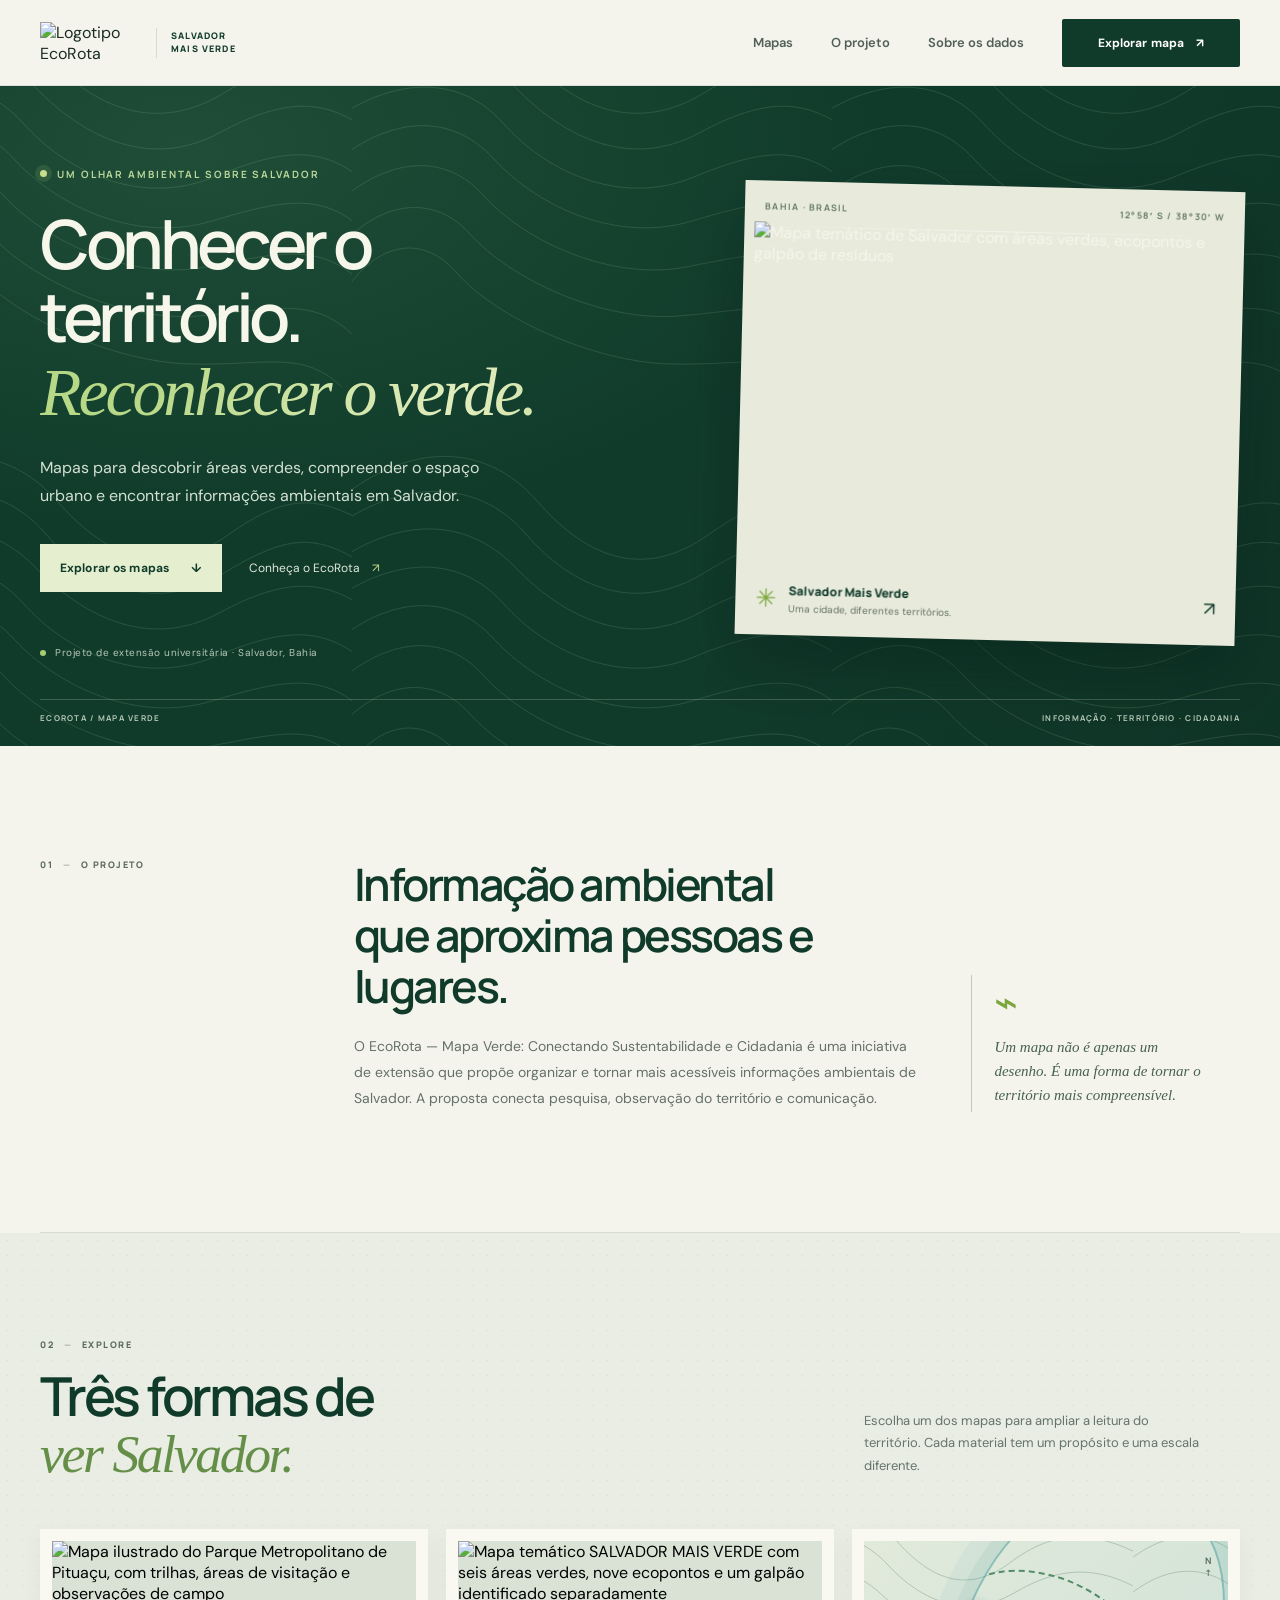
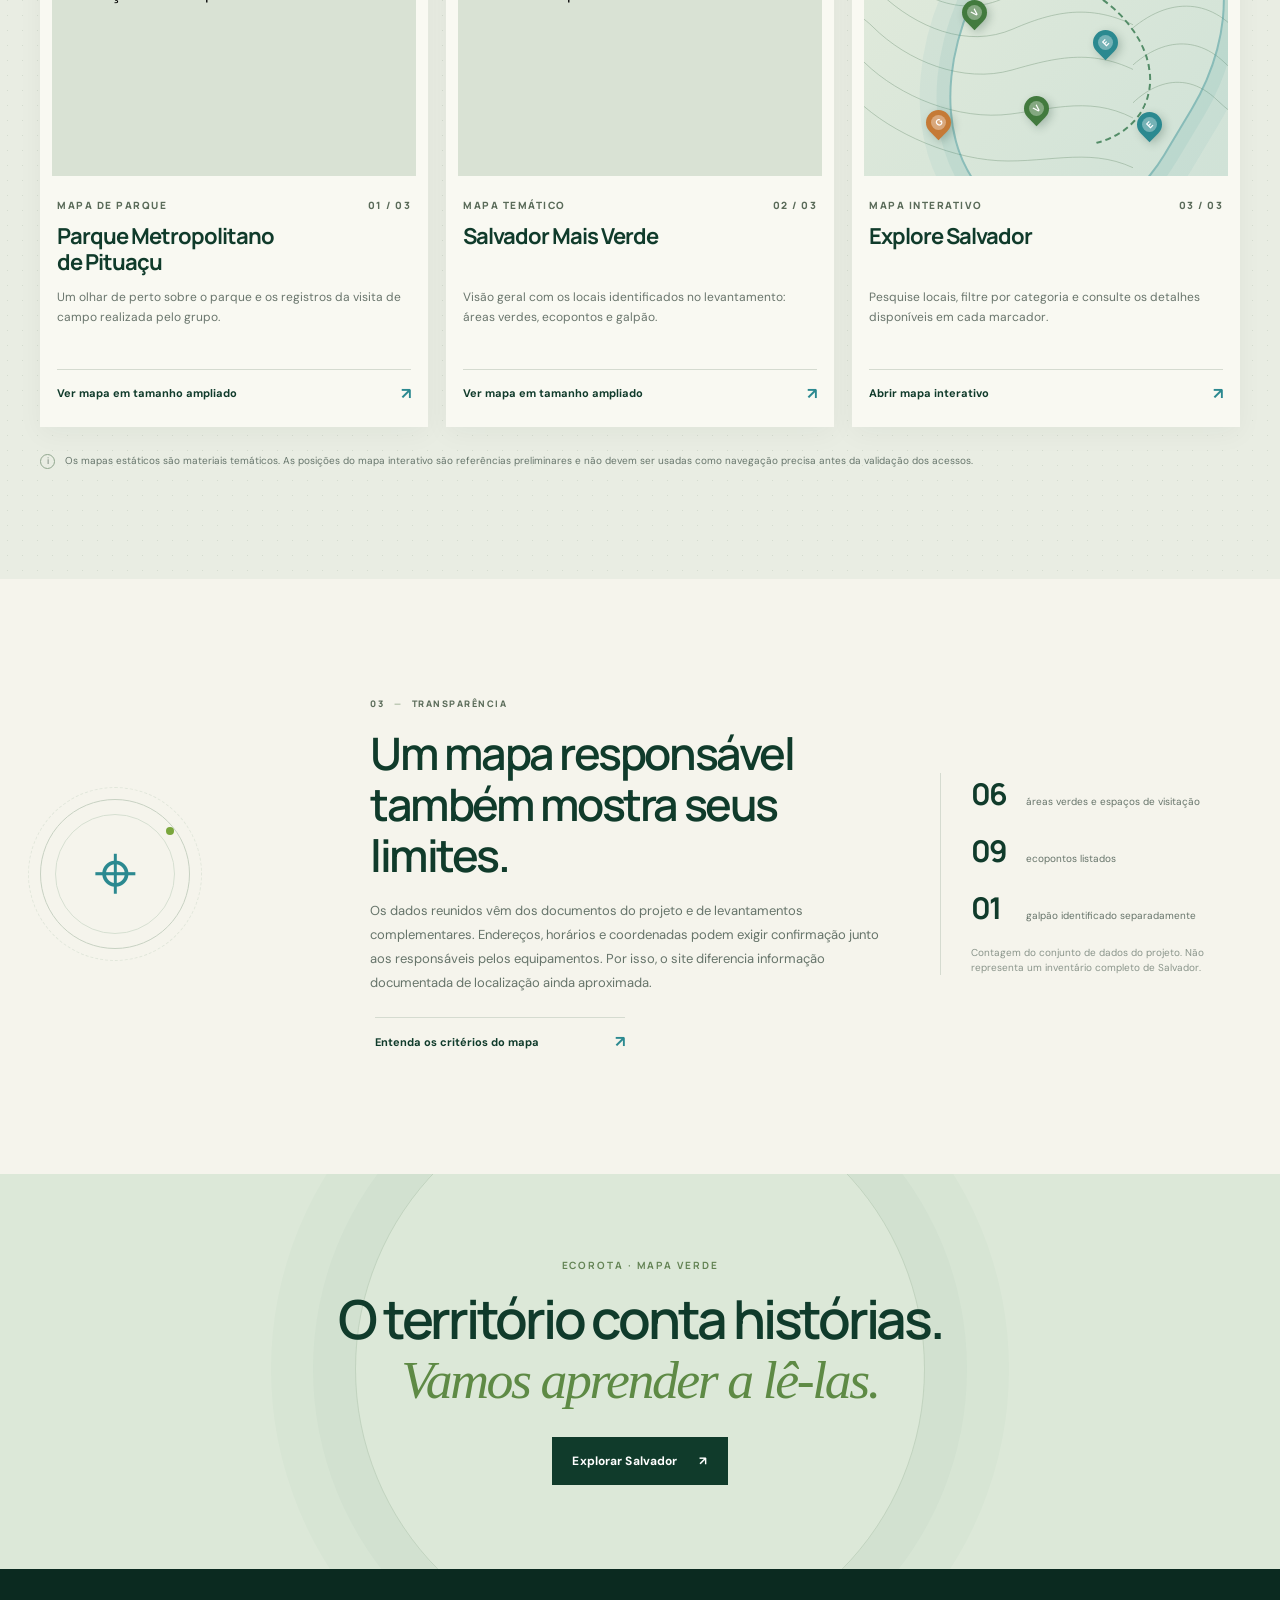
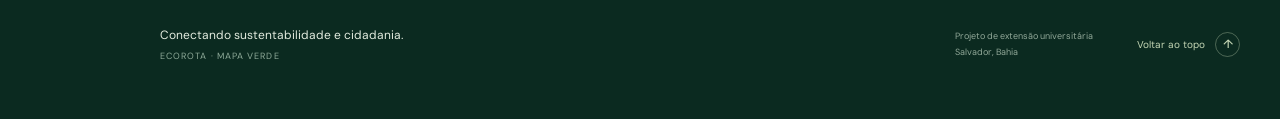
==== index.html @ 9fc84467 "Revisão V4: correções de contraste, rodapé, botão voltar ao topo e movimento - site.css: fecha chave" ====
<!doctype html>
<html lang="pt-BR">
<head>
  <meta charset="utf-8">
  <meta name="viewport" content="width=device-width, initial-scale=1">
  <meta name="theme-color" content="#102f25">
  <meta name="description" content="EcoRota — mapas e informações ambientais para conhecer Salvador e seus espaços verdes.">
  <title>EcoRota — Salvador Mais Verde</title>
  <link rel="preconnect" href="https://fonts.googleapis.com">
  <link rel="preconnect" href="https://fonts.gstatic.com" crossorigin>
  <link href="https://fonts.googleapis.com/css2?family=DM+Sans:wght@400;500;600;700&family=Manrope:wght@400;500;600;700;800&display=swap" rel="stylesheet">
  <link rel="stylesheet" href="css/site.css">
</head>
<body>
  <a class="skip-link" href="#conteudo">Pular para o conteúdo</a>
  <div class="scroll-progress" aria-hidden="true"><span></span></div>
  <header class="site-header" id="topo">
    <a class="brand" href="#topo" aria-label="EcoRota — início"><img src="assets/logo-ecorota.png" alt="Logotipo EcoRota"><span class="brand-divider"></span><span class="brand-caption">SALVADOR<br>MAIS VERDE</span></a>
    <button class="menu-toggle" aria-expanded="false" aria-controls="main-nav" aria-label="Abrir menu"><span></span><span></span></button>
    <nav class="main-nav" id="main-nav" aria-label="Navegação principal">
      <a href="#mapas">Mapas</a><a href="#projeto">O projeto</a><a href="#criterios">Sobre os dados</a>
      <a class="nav-cta magnet" href="mapa-interativo.html">Explorar mapa <span aria-hidden="true">↗</span></a>
    </nav>
  </header>

  <main id="conteudo">
    <section class="hero">
      <div class="hero-contours" aria-hidden="true"></div>
      <div class="hero-copy">
        <p class="eyebrow"><span class="eyebrow-dot"></span> UM OLHAR AMBIENTAL SOBRE SALVADOR</p>
        <h1><span class="hero-title-line">Conhecer o território.</span><span class="hero-title-line hero-title-accent"><em>Reconhecer o verde.</em></span></h1>
        <p class="hero-lead">Mapas para descobrir áreas verdes, compreender o espaço urbano e encontrar informações ambientais em Salvador.</p>
        <div class="hero-actions"><a class="button button-light magnet" href="#mapas">Explorar os mapas <span>↓</span></a><a class="quiet-link" href="#projeto">Conheça o EcoRota <span>↗</span></a></div>
        <div class="hero-footnote"><span class="live-dot"></span> Projeto de extensão universitária · Salvador, Bahia</div>
      </div>
      <div class="hero-art">
        <div class="art-label art-label-top"><span>BAHIA · BRASIL</span><span>12°58′ S / 38°30′ W</span></div>
        <img src="assets/mapa-salvador-mais-verde.png" alt="Mapa temático de Salvador com áreas verdes, ecopontos e galpão de resíduos">
        <div class="art-caption"><span class="art-caption-mark" aria-hidden="true">✳</span><span><b>Salvador Mais Verde</b><small>Uma cidade, diferentes territórios.</small></span><span class="art-arrow">↗</span></div>
      </div>
      <div class="hero-bottomline"><span>ECOROTA / MAPA VERDE</span><span>INFORMAÇÃO · TERRITÓRIO · CIDADANIA</span></div>
    </section>

    <section class="intro-strip" id="projeto">
      <div class="section-index">01 <span>—</span> O PROJETO</div>
      <div class="intro-main"><h2>Informação ambiental<br>que aproxima pessoas e lugares.</h2><p>O EcoRota — Mapa Verde: Conectando Sustentabilidade e Cidadania é uma iniciativa de extensão que propõe organizar e tornar mais acessíveis informações ambientais de Salvador. A proposta conecta pesquisa, observação do território e comunicação.</p></div>
      <div class="intro-aside"><span class="aside-symbol">⌁</span><p>Um mapa não é apenas um desenho. É uma forma de tornar o território mais compreensível.</p></div>
    </section>

    <section class="maps-section" id="mapas">
      <div class="section-heading"><div><div class="section-index">02 <span>—</span> EXPLORE</div><h2>Três formas de<br><em>ver Salvador.</em></h2></div><p>Escolha um dos mapas para ampliar a leitura do território. Cada material tem um propósito e uma escala diferente.</p></div>
      <div class="map-cards">
        <article class="map-card map-card-feature">
          <button class="map-preview" data-image="assets/mapa-pituacu.png" data-title="EcoRota — Parque Metropolitano de Pituaçu" aria-label="Ampliar mapa do Parque Metropolitano de Pituaçu"><img src="assets/mapa-pituacu.png" alt="Mapa ilustrado do Parque Metropolitano de Pituaçu, com trilhas, áreas de visitação e observações de campo"><span class="preview-open">Ampliar <b>↗</b></span></button>
          <div class="map-card-meta"><span>MAPA DE PARQUE</span><span>01 / 03</span></div>
          <div class="map-card-title"><h3>Parque Metropolitano<br>de Pituaçu</h3><p>Um olhar de perto sobre o parque e os registros da visita de campo realizada pelo grupo.</p></div>
          <button class="text-action" data-image="assets/mapa-pituacu.png" data-title="EcoRota — Parque Metropolitano de Pituaçu">Ver mapa em tamanho ampliado <span>↗</span></button>
        </article>
        <article class="map-card">
          <button class="map-preview" data-image="assets/mapa-salvador-mais-verde.png" data-title="SALVADOR MAIS VERDE" aria-label="Ampliar mapa Salvador Mais Verde"><img src="assets/mapa-salvador-mais-verde.png" alt="Mapa temático SALVADOR MAIS VERDE com seis áreas verdes, nove ecopontos e um galpão identificado separadamente"><span class="preview-open">Ampliar <b>↗</b></span></button>
          <div class="map-card-meta"><span>MAPA TEMÁTICO</span><span>02 / 03</span></div>
          <div class="map-card-title"><h3>Salvador Mais Verde</h3><p>Visão geral com os locais identificados no levantamento: áreas verdes, ecopontos e galpão.</p></div>
          <button class="text-action" data-image="assets/mapa-salvador-mais-verde.png" data-title="SALVADOR MAIS VERDE">Ver mapa em tamanho ampliado <span>↗</span></button>
        </article>
        <article class="map-card map-card-interactive">
          <a class="interactive-preview" href="mapa-interativo.html" aria-label="Abrir mapa interativo"><div class="interactive-grid" aria-hidden="true"><span class="grid-coast"></span><span class="map-pin pin-one">V</span><span class="map-pin pin-two">E</span><span class="map-pin pin-three">V</span><span class="map-pin pin-four">E</span><span class="map-pin pin-five">G</span><span class="map-route"></span><span class="interactive-compass">N<br>↑</span></div><span class="preview-open">Explorar <b>↗</b></span></a>
          <div class="map-card-meta"><span>MAPA INTERATIVO</span><span>03 / 03</span></div>
          <div class="map-card-title"><h3>Explore Salvador</h3><p>Pesquise locais, filtre por categoria e consulte os detalhes disponíveis em cada marcador.</p></div>
          <a class="text-action" href="mapa-interativo.html">Abrir mapa interativo <span>↗</span></a>
        </article>
      </div>
      <p class="map-disclaimer"><span>i</span> Os mapas estáticos são materiais temáticos. As posições do mapa interativo são referências preliminares e não devem ser usadas como navegação precisa antes da validação dos acessos.</p>
    </section>

    <section class="project-note" id="criterios">
      <div class="note-symbol" aria-hidden="true"><span>⌖</span><i></i></div>
      <div class="note-copy"><div class="section-index">03 <span>—</span> TRANSPARÊNCIA</div><h2>Um mapa responsável<br>também mostra seus limites.</h2><p>Os dados reunidos vêm dos documentos do projeto e de levantamentos complementares. Endereços, horários e coordenadas podem exigir confirmação junto aos responsáveis pelos equipamentos. Por isso, o site diferencia informação documentada de localização ainda aproximada.</p><a href="mapa-interativo.html#sobre-dados" class="text-action">Entenda os critérios do mapa <span>↗</span></a></div>
      <div class="note-facts"><div><strong>06</strong><span>áreas verdes e espaços de visitação</span></div><div><strong>09</strong><span>ecopontos listados</span></div><div><strong>01</strong><span>galpão identificado separadamente</span></div><small>Contagem do conjunto de dados do projeto. Não representa um inventário completo de Salvador.</small></div>
    </section>

    <section class="closing"><div class="closing-orbit" aria-hidden="true"></div><p class="eyebrow">ECOROTA · MAPA VERDE</p><h2>O território conta histórias.<br><em>Vamos aprender a lê-las.</em></h2><a class="button button-dark magnet" href="mapa-interativo.html">Explorar Salvador <span>↗</span></a></section>
  </main>
  <footer class="site-footer"><a class="footer-brand" href="#topo" aria-label="EcoRota — voltar ao início"><img src="assets/logo-ecorota-footer.png" alt=""></a><div class="footer-identity"><p>Conectando sustentabilidade e cidadania.</p><small>EcoRota · Mapa Verde</small></div><span class="footer-location">Projeto de extensão universitária<br>Salvador, Bahia</span><a href="#topo" class="back-top">Voltar ao topo <b>↑</b></a></footer>

  <dialog class="image-dialog" id="image-dialog" aria-label="Visualização ampliada do mapa"><div class="dialog-bar"><strong id="dialog-title">Mapa</strong><button class="dialog-close" aria-label="Fechar visualização">✕</button></div><div class="dialog-image-wrap"><img id="dialog-image" src="" alt=""></div><div class="dialog-footer"><span>Use o zoom do navegador para observar os detalhes.</span><a id="open-original" href="#" target="_blank" rel="noopener">Abrir imagem original ↗</a></div></dialog>
  <script src="js/site.js" defer></script>
</body>
</html>
---- css/site.css ----
:root{--forest:#103b2b;--forest-deep:#0b2a20;--leaf:#7aa63c;--lime:#c4dc80;--teal:#2b8990;--aqua:#dcefed;--paper:#f5f4ec;--paper2:#ebece1;--ink:#1a2c24;--muted:#66736a;--line:#d5dbd0;--white:#fff;--display:'Manrope',sans-serif;--body:'DM Sans',sans-serif;--ease:cubic-bezier(.22,.8,.24,1);--wrap: min(1220px, calc(100% - 80px));}
*{box-sizing:border-box}html{scroll-behavior:smooth;scroll-padding-top:90px}body{margin:0;background:var(--paper);color:var(--ink);font-family:var(--body);-webkit-font-smoothing:antialiased}a{color:inherit;text-decoration:none}button{font:inherit}img{display:block;max-width:100%}.skip-link{position:absolute;left:12px;top:-60px;background:#fff;padding:12px;z-index:99}.skip-link:focus{top:12px}.site-header{height:86px;padding:0 max(40px,calc((100% - 1220px)/2));display:flex;align-items:center;justify-content:space-between;background:rgba(245,244,236,.94);position:sticky;top:0;z-index:30;border-bottom:1px solid rgba(16,59,43,.1);backdrop-filter:blur(14px)}.brand{display:flex;align-items:center;gap:14px}.brand img{width:102px;height:auto}.brand-divider{height:30px;width:1px;background:var(--line)}.brand-caption{font:800 9px/1.35 var(--display);letter-spacing:.13em;color:var(--forest)}.main-nav{display:flex;align-items:center;gap:38px;font-size:13px;font-weight:600}.main-nav>a:not(.nav-cta){color:#526158;transition:color .2s}.main-nav>a:hover{color:var(--teal)}.nav-cta{background:var(--forest);color:white;padding:13px 19px;border-radius:2px;transition:background .25s,transform .25s}.nav-cta:hover{background:var(--teal);transform:translateY(-2px)}.nav-cta span{margin-left:13px}.menu-toggle{display:none}
.hero{min-height:660px;background:var(--forest);color:#f6f6eb;position:relative;overflow:hidden;display:grid;grid-template-columns:1.05fr .95fr;align-items:center;padding:76px max(40px,calc((100% - 1220px)/2)) 82px;gap:5.5vw}.hero:before{content:"";position:absolute;inset:0;background:radial-gradient(ellipse at 15% 10%,rgba(84,142,98,.22),transparent 45%),linear-gradient(120deg,transparent 60%,rgba(0,0,0,.12));pointer-events:none}.hero-contours{position:absolute;inset:-20% -10%;opacity:.14;background-image:url("data:image/svg+xml,%3Csvg width='480' height='480' viewBox='0 0 480 480' xmlns='http://www.w3.org/2000/svg'%3E%3Cg fill='none' stroke='%23c9e3b2' stroke-width='1'%3E%3Cpath d='M-30 80C50 5 132 6 185 67s110 77 171 34 92-42 155-2M-45 115C40 39 125 43 173 99s112 81 179 40 98-42 157 4M-45 151C34 79 112 80 163 133s117 82 184 46 111-38 161 8M-45 188C28 120 105 117 151 169s121 83 191 54 112-34 159 12M-40 228C29 160 96 155 142 205s125 84 198 62 114-30 156 14M-35 269C22 205 88 193 131 241s130 86 203 72 114-26 157 17M-25 309C17 249 78 235 118 280s132 88 208 82 114-21 156 20M-15 351C15 293 66 274 105 319s137 89 213 91 112-15 152 23'/%3E%3C/g%3E%3C/svg%3E");background-size:480px}.hero-copy,.hero-art,.hero-bottomline{position:relative;z-index:1}.eyebrow{font:700 10px/1.4 var(--display);letter-spacing:.19em;color:#b9d69b;margin:0 0 26px;display:flex;align-items:center;gap:10px}.eyebrow-dot{width:7px;height:7px;border-radius:50%;background:#c7df8c;box-shadow:0 0 0 5px rgba(199,223,140,.12)}h1,h2,h3,p{margin-top:0}.hero h1{font:600 clamp(42px,5.3vw,70px)/1.08 var(--display);letter-spacing:-.065em;margin:0 0 25px;max-width:670px}.hero h1 em,.section-heading h2 em,.closing h2 em{font-family:Georgia,serif;font-weight:400;color:#c2d98c;letter-spacing:-.045em}.hero-lead{font-size:16px;line-height:1.75;color:#d3e0d3;max-width:470px;margin-bottom:34px}.hero-actions{display:flex;align-items:center;gap:27px}.button{min-height:48px;padding:0 20px;display:inline-flex;align-items:center;justify-content:center;gap:22px;font-size:12px;font-weight:700;letter-spacing:.01em;transition:transform .25s var(--ease),background .25s}.button:hover{transform:translateY(-3px)}.button-light{background:#e5efcf;color:var(--forest)}.button-light:hover{background:#fff}.quiet-link{font-size:12px;color:#e0e8dc}.quiet-link span{margin-left:9px;color:#c2d98c}.hero-footnote{font-size:10px;color:#b8c8b8;margin-top:54px;display:flex;align-items:center;gap:9px;letter-spacing:.05em}.live-dot{width:6px;height:6px;background:#a6ce73;border-radius:50%}.hero-art{justify-self:end;width:min(100%,500px);background:#e8eadc;padding:10px;transform:rotate(1.4deg);box-shadow:0 28px 60px #071b1460;transition:transform .6s var(--ease)}.hero-art:hover{transform:rotate(0) translateY(-5px)}.art-label{display:flex;justify-content:space-between;color:#667c65;font:700 9px var(--display);letter-spacing:.14em;padding:9px 10px}.hero-art>img{width:100%;height:345px;object-fit:cover;object-position:center}.art-caption{display:flex;align-items:center;gap:12px;padding:15px 10px 10px;color:var(--forest)}.art-caption-mark{font-size:25px;color:var(--leaf)}.art-caption b{display:block;font:800 12px var(--display)}.art-caption small{display:block;font-size:10px;color:#657466;margin-top:3px}.art-arrow{margin-left:auto;font-size:19px}.hero-bottomline{position:absolute;bottom:23px;left:max(40px,calc((100% - 1220px)/2));right:max(40px,calc((100% - 1220px)/2));border-top:1px solid rgba(235,245,230,.2);padding-top:12px;display:flex;justify-content:space-between;color:#b4c7b5;font:700 8px var(--display);letter-spacing:.16em}
.intro-strip{width:var(--wrap);margin:0 auto;padding:112px 0 120px;display:grid;grid-template-columns:.75fr 1.6fr .75fr;gap:45px;border-bottom:1px solid var(--line)}.section-index{font:800 9px var(--display);letter-spacing:.17em;color:#5a6b59}.section-index span{color:#a2b49b;margin:0 6px}.intro-main h2,.note-copy h2{font:600 clamp(30px,3.5vw,46px)/1.14 var(--display);letter-spacing:-.055em;color:var(--forest);margin:0 0 23px}.intro-main p{font-size:14px;line-height:1.85;color:#647168;max-width:630px;margin:0}.intro-aside{align-self:end;border-left:1px solid #bdcdb5;padding:8px 0 5px 22px}.aside-symbol{font:400 40px Georgia;color:var(--leaf);display:block;line-height:1}.intro-aside p{font:italic 15px/1.6 Georgia,serif;color:#47624f;margin:12px 0 0;max-width:210px}
.maps-section{background:#e9ede3;padding:105px max(40px,calc((100% - 1220px)/2)) 110px;position:relative}.maps-section:before{content:"";position:absolute;inset:0;opacity:.23;pointer-events:none;background-image:radial-gradient(#8fa58a 0.6px,transparent .6px);background-size:15px 15px}.section-heading,.map-cards,.map-disclaimer{position:relative;z-index:1}.section-heading{display:flex;align-items:end;justify-content:space-between;margin-bottom:46px}.section-heading h2{font:600 clamp(38px,4.2vw,54px)/1.05 var(--display);letter-spacing:-.06em;color:var(--forest);margin:17px 0 0}.section-heading h2 em{color:#658f48}.section-heading>p{font-size:13px;line-height:1.75;color:#66746a;max-width:340px;margin:0 3% 5px 30px}.map-cards{display:grid;grid-template-columns:1fr 1fr 1fr;gap:18px}.map-card{background:#f9f9f2;padding:12px 12px 23px;min-width:0;display:flex;flex-direction:column;box-shadow:0 7px 25px rgba(25,55,35,.045);transition:transform .35s var(--ease),box-shadow .35s}.map-card:hover{transform:translateY(-6px);box-shadow:0 18px 40px rgba(25,55,35,.1)}.map-preview,.interactive-preview{position:relative;display:block;width:100%;height:235px;border:0;padding:0;overflow:hidden;background:#d9e2d4;cursor:zoom-in;text-align:left}.map-preview img{width:100%;height:100%;object-fit:cover;transition:transform .7s var(--ease)}.map-card:hover .map-preview img{transform:scale(1.035)}.preview-open{position:absolute;right:12px;bottom:12px;padding:9px 12px;background:#f8f8ef;color:var(--forest);font-size:10px;font-weight:700;display:flex;gap:14px;align-items:center}.preview-open b{font-size:14px}.map-card-meta{display:flex;justify-content:space-between;padding:22px 5px 12px;color:#5a6b59;font:800 10px var(--display);letter-spacing:.15em}.map-card-title{padding:0 5px}.map-card-title h3{font:700 22px/1.18 var(--display);letter-spacing:-.045em;color:var(--forest);margin:0 0 11px;min-height:52px}.map-card-title p{font-size:12px;line-height:1.7;color:#69756c;min-height:61px;margin:0}.text-action{margin:21px 5px 0;padding:13px 0 0;border:0;border-top:1px solid var(--line);display:flex;justify-content:space-between;align-items:center;width:calc(100% - 10px);background:none;color:var(--forest);font-size:11px;font-weight:700;text-align:left;cursor:pointer}.text-action span{font-size:16px;color:var(--teal);transition:transform .2s}.text-action:hover span{transform:translate(3px,-3px)}.interactive-preview{background:#dce8dc;cursor:pointer}.interactive-grid{position:absolute;inset:0;background:linear-gradient(135deg,#e1eadb,#d0e2d7);overflow:hidden}.interactive-grid:before{content:"";position:absolute;inset:-25%;background-image:url("data:image/svg+xml,%3Csvg width='360' height='300' viewBox='0 0 360 300' xmlns='http://www.w3.org/2000/svg'%3E%3Cg fill='none' stroke='%238ba78d' stroke-width='1' opacity='.55'%3E%3Cpath d='M-20 60C35 5 84 13 122 57s75 54 116 23 85-36 145 2M-20 92C33 41 81 46 115 83s80 55 126 28 88-31 142 7M-20 128C26 80 73 79 108 112s86 55 132 35 88-28 143 9M-20 166C19 119 66 111 100 145s90 57 139 43 89-24 143 12M-20 205C14 159 58 148 92 181s93 58 146 51 91-20 140 15M-20 246C7 202 49 184 84 218s98 61 151 61 95-16 143 17'/%3E%3C/g%3E%3C/svg%3E");background-size:360px}.grid-coast{position:absolute;width:68%;height:150%;top:-28%;left:26%;border:2px solid rgba(43,137,144,.45);border-radius:48% 52% 40% 60%;transform:rotate(31deg);box-shadow:0 0 0 13px rgba(43,137,144,.08),0 0 0 30px rgba(43,137,144,.06)}.map-route{position:absolute;left:18%;top:15%;width:62%;height:70%;border:2px dashed #548d68;border-left-color:transparent;border-bottom-color:transparent;border-radius:50%;transform:rotate(25deg)}.map-pin{position:absolute;width:25px;height:25px;border-radius:50% 50% 50% 0;transform:rotate(-45deg);display:grid;place-items:center;font:800 9px var(--display);box-shadow:0 4px 8px #183a2c40}.map-pin:before{content:"";position:absolute;inset:5px;border-radius:50%;background:rgba(255,255,255,.35)}.pin-one{left:27%;top:25%;background:#427a3e;color:white}.pin-two{left:63%;top:38%;background:#2b8990;color:white}.pin-three{left:44%;top:66%;background:#427a3e;color:white}.pin-four{left:75%;top:73%;background:#2b8990;color:white}.pin-five{left:17%;top:72%;background:#c57a36;color:white}.map-pin{z-index:1}.interactive-compass{position:absolute;right:17px;top:14px;color:#57705e;font:700 9px/1.4 var(--display);text-align:center}.map-disclaimer{font-size:10px;color:#66756b;margin:27px 0 0;display:flex;gap:10px;align-items:flex-start}.map-disclaimer span{border:1px solid #90a68e;border-radius:50%;width:15px;height:15px;display:inline-grid;place-items:center;font-size:9px;flex:0 0 auto}
.project-note{width:var(--wrap);margin:0 auto;padding:118px 0 122px;display:grid;grid-template-columns:.7fr 1.3fr .75fr;gap:50px;align-items:center}.note-symbol{width:150px;height:150px;border:1px solid #c7d1c2;border-radius:50%;display:grid;place-items:center;position:relative;color:var(--teal);font:400 76px Georgia}.note-symbol:before,.note-symbol:after{content:"";position:absolute;border:1px solid #d6dfd1;border-radius:50%;inset:14px}.note-symbol:after{inset:-13px;border-style:dashed;opacity:.65}.note-symbol i{position:absolute;width:8px;height:8px;border-radius:50%;background:var(--leaf);right:15px;top:27px}.note-copy h2{margin:17px 0 19px}.note-copy>p{font-size:13px;line-height:1.85;color:#66746a;max-width:560px;margin:0}.note-copy .text-action{max-width:250px;margin-top:22px}.note-facts{border-left:1px solid var(--line);padding-left:30px;display:grid;gap:16px}.note-facts div{display:flex;align-items:baseline;gap:13px}.note-facts strong{font:700 30px var(--display);letter-spacing:-.07em;color:var(--forest);min-width:42px}.note-facts span{font-size:10px;line-height:1.4;color:#66746a}.note-facts small{font-size:10px;line-height:1.5;color:#8a958b;margin-top:1px}.closing{background:#dce8d8;min-height:390px;padding:84px 24px;text-align:center;position:relative;overflow:hidden;display:flex;align-items:center;flex-direction:column;justify-content:center}.closing-orbit{position:absolute;width:570px;height:570px;border:1px solid rgba(73,117,79,.18);border-radius:50%;top:-90px;left:50%;transform:translateX(-50%);box-shadow:0 0 0 42px rgba(73,117,79,.035),0 0 0 84px rgba(73,117,79,.025)}.closing .eyebrow{color:#638354;margin-bottom:17px}.closing h2{position:relative;font:600 clamp(34px,4.2vw,54px)/1.1 var(--display);letter-spacing:-.06em;color:var(--forest);margin:0 0 27px}.closing h2 em{color:#5e8a45}.button-dark{background:var(--forest);color:white;position:relative}.button-dark:hover{background:#1a695d}.site-footer{min-height:130px;padding:25px max(40px,calc((100% - 1220px)/2));display:flex;align-items:center;gap:22px;background:var(--forest-deep);color:#dbe5d8}.footer-brand img{width:87px;filter:brightness(0) invert(1);opacity:.92}.site-footer p{font-size:10px;margin:0;color:#d0ddce}.site-footer>span{font-size:10px;color:#91a898;margin-left:auto}.back-top{font-size:10px;color:#c5d7b5;margin-left:20px}.image-dialog{width:min(1120px,calc(100% - 32px));max-width:none;max-height:92vh;padding:0;border:0;background:#f7f7f0;color:var(--forest);box-shadow:0 30px 100px #071d16a6}.image-dialog::backdrop{background:rgba(5,22,16,.82);backdrop-filter:blur(5px)}.dialog-bar,.dialog-footer{display:flex;align-items:center;justify-content:space-between;padding:14px 18px;font-size:12px}.dialog-close{border:0;background:var(--forest);color:white;width:34px;height:34px;cursor:pointer}.dialog-image-wrap{max-height:calc(92vh - 105px);overflow:auto;background:#e5e9dd;text-align:center}.dialog-image-wrap img{max-width:100%;max-height:calc(92vh - 120px);width:auto;height:auto;margin:auto}.dialog-footer{font-size:10px;color:#68766c;border-top:1px solid var(--line)}.dialog-footer a{color:var(--teal);font-weight:700}
@media(max-width:900px){.site-header{padding:0 26px}.hero{padding:65px 26px 82px;gap:4vw}.hero-art>img{height:280px}.intro-strip,.project-note{width:calc(100% - 52px);grid-template-columns:.55fr 1.45fr;gap:28px;padding:82px 0}.intro-aside{grid-column:2}.maps-section{padding:82px 26px}.map-cards{grid-template-columns:1fr 1fr}.map-card:last-child{grid-column:1/-1;display:grid;grid-template-columns:1fr 1fr;column-gap:22px}.map-card:last-child .interactive-preview{grid-row:1/5;height:100%;min-height:250px}.map-card:last-child .map-card-meta{align-self:end}.map-card:last-child .text-action{align-self:start}.project-note{grid-template-columns:.45fr 1.2fr .8fr;gap:22px}.note-symbol{width:100px;height:100px;font-size:54px}.note-symbol:before{inset:10px}.note-facts{padding-left:18px}.site-footer{padding:25px 26px}}
@media(max-width:640px){html{scroll-padding-top:72px}.site-header{height:72px;padding:0 20px}.brand img{width:88px}.brand-caption{font-size:8px}.menu-toggle{display:flex;width:42px;height:42px;border:1px solid var(--line);background:transparent;flex-direction:column;justify-content:center;align-items:center;gap:5px}.menu-toggle span{width:17px;height:1px;background:var(--forest);transition:transform .2s}.menu-toggle[aria-expanded=true] span:first-child{transform:translateY(3px) rotate(45deg)}.menu-toggle[aria-expanded=true] span:last-child{transform:translateY(-3px) rotate(-45deg)}.main-nav{display:none;position:absolute;top:71px;left:0;right:0;background:var(--paper);padding:20px;flex-direction:column;align-items:stretch;gap:0;border-bottom:1px solid var(--line);box-shadow:0 15px 25px #173c2415}.main-nav.open{display:flex}.main-nav a{padding:14px 8px}.main-nav .nav-cta{margin-top:8px;text-align:center}.hero{display:flex;flex-direction:column;align-items:stretch;padding:66px 22px 76px;gap:45px}.hero h1{font-size:clamp(40px,12vw,55px)}.hero-lead{font-size:14px}.hero-actions{gap:18px;flex-wrap:wrap}.hero-footnote{margin-top:35px}.hero-art{width:100%;transform:rotate(.7deg);padding:7px}.hero-art>img{height:245px}.hero-bottomline{left:22px;right:22px;bottom:17px;font-size:9px}.intro-strip{width:calc(100% - 44px);padding:72px 0;display:block}.intro-main{margin-top:30px}.intro-main h2,.note-copy h2{font-size:34px}.intro-main p{font-size:13px}.intro-aside{margin:32px 0 0 28%;}.maps-section{padding:72px 20px 76px}.section-heading{display:block;margin-bottom:30px}.section-heading h2{font-size:43px}.section-heading>p{margin:20px 0 0;max-width:390px}.map-cards{grid-template-columns:1fr;gap:15px}.map-card:last-child{grid-column:auto;display:flex}.map-card:last-child .interactive-preview{height:235px;min-height:0}.map-preview,.interactive-preview{height:235px}.map-card-title h3{min-height:0}.map-card-title p{min-height:0}.map-disclaimer{line-height:1.6}.project-note{width:calc(100% - 44px);padding:75px 0;display:flex;flex-direction:column;align-items:flex-start;gap:30px}.note-symbol{align-self:center;width:115px;height:115px}.note-facts{border-left:0;border-top:1px solid var(--line);padding:22px 0 0;width:100%;grid-template-columns:1fr 1fr;gap:18px}.note-facts small{grid-column:1/-1}.closing{min-height:340px;padding:72px 18px}.closing h2{font-size:37px}.site-footer{padding:28px 22px;display:grid;grid-template-columns:1fr auto;gap:12px}.footer-brand{grid-row:1/3}.site-footer>span{margin:0}.back-top{margin:0;grid-column:2;grid-row:1/3;align-self:center}.image-dialog{width:calc(100% - 16px)}.dialog-bar,.dialog-footer{padding:11px}.dialog-footer{align-items:flex-start;gap:12px;flex-direction:column}}
@media(prefers-reduced-motion:reduce){*,*::before,*::after{scroll-behavior:auto!important;animation-duration:.01ms!important;animation-iteration-count:1!important;transition-duration:.01ms!important}}


/* -------------------------------------------------------------
   CAMADA DE ACABAMENTO ECOROTA
   Movimento cartográfico, foco suave e estados de interação.
   ------------------------------------------------------------- */
:root {
  --motion-fast: 180ms;
  --motion-base: 320ms;
  --motion-slow: 620ms;
  --motion-ease: cubic-bezier(.22,.8,.24,1);
}

html { scrollbar-color: #789477 #e8eadf; scrollbar-width: thin; }
html::-webkit-scrollbar { width: 10px; }
html::-webkit-scrollbar-track { background: #e8eadf; }
html::-webkit-scrollbar-thumb { background: #91a88a; border: 3px solid #e8eadf; border-radius: 20px; }
html::-webkit-scrollbar-thumb:hover { background: #587b59; }

:where(a, button, input):focus-visible {
  outline: 3px solid #8ab7ae;
  outline-offset: 4px;
}

.scroll-progress {
  position: fixed;
  z-index: 80;
  inset: 0 0 auto;
  height: 3px;
  pointer-events: none;
  background: transparent;
}
.scroll-progress span {
  display: block;
  width: 100%;
  height: 100%;
  background: linear-gradient(90deg, #9bc35f, #2b8990);
  transform: scaleX(0);
  transform-origin: left center;
  will-change: transform;
}

.site-header { transition: box-shadow var(--motion-base) var(--motion-ease), background var(--motion-base) var(--motion-ease); }
.site-header:has(+ main) { box-shadow: 0 1px 0 rgba(16,59,43,.035); }
.main-nav > a:not(.nav-cta) { position: relative; }
.main-nav > a:not(.nav-cta)::after {
  content: "";
  position: absolute;
  left: 0;
  right: 100%;
  bottom: -7px;
  height: 1px;
  background: var(--teal);
  transition: right var(--motion-base) var(--motion-ease);
}
.main-nav > a:not(.nav-cta):hover::after { right: 0; }
.nav-cta, .button, .text-action, .preview-open, .dialog-close {
  transition-timing-function: var(--motion-ease);
}
.nav-cta, .button { position: relative; overflow: hidden; }
.nav-cta::after, .button::after {
  content: "";
  position: absolute;
  inset: 0;
  background: linear-gradient(110deg, transparent 20%, rgba(255,255,255,.26) 48%, transparent 72%);
  transform: translateX(-130%);
  transition: transform 700ms var(--motion-ease);
  pointer-events: none;
}
.nav-cta:hover::after, .button:hover::after { transform: translateX(130%); }

.hero-contours { animation: contour-drift 34s ease-in-out infinite alternate; }
.eyebrow-dot { animation: dot-breathe 3.8s ease-in-out infinite; }
.hero-copy .eyebrow { animation: rise-in 650ms 60ms both var(--motion-ease); }
.hero h1 { animation: rise-in 760ms 130ms both var(--motion-ease); }
.hero-lead { animation: rise-in 760ms 220ms both var(--motion-ease); }
.hero-actions { animation: rise-in 760ms 300ms both var(--motion-ease); }
.hero-footnote { animation: rise-in 760ms 380ms both var(--motion-ease); }
.hero-art {
  isolation: isolate;
  translate: 0 0;
  animation: art-arrive 950ms 120ms both var(--motion-ease), map-float 8s 1.2s ease-in-out infinite;
}
.hero-art > * { position: relative; z-index: 2; }
.hero-art::before {
  content: "";
  position: absolute;
  z-index: 3;
  inset: 0;
  pointer-events: none;
  opacity: 0;
  background: radial-gradient(280px circle at var(--spot-x, 50%) var(--spot-y, 50%), rgba(255,255,255,.32), transparent 70%);
  transition: opacity 260ms ease;
  mix-blend-mode: screen;
}
.hero-art:hover::before { opacity: 1; }
.hero-art::after {
  content: "";
  position: absolute;
  z-index: 2;
  pointer-events: none;
  left: 10px;
  right: 10px;
  top: 45px;
  height: 1px;
  opacity: .52;
  background: linear-gradient(90deg, transparent, rgba(255,255,255,.9), transparent);
  animation: map-scan 9s ease-in-out infinite;
  will-change: transform;
}
.art-caption-mark { display: inline-block; animation: compass-turn 28s linear infinite; }

.motion-reveal {
  opacity: 0;
  translate: 0 22px;
  filter: blur(3px);
  transition: opacity 760ms var(--motion-ease), translate 760ms var(--motion-ease), filter 760ms var(--motion-ease);
  transition-delay: var(--reveal-delay, 0ms);
}
.motion-reveal.is-visible { opacity: 1; translate: 0 0; filter: blur(0); }

.map-card { position: relative; isolation: isolate; }
.map-card::before {
  content: "";
  position: absolute;
  z-index: 2;
  inset: 0;
  pointer-events: none;
  opacity: 0;
  background: radial-gradient(320px circle at var(--spot-x, 50%) var(--spot-y, 50%), rgba(146,183,120,.20), transparent 70%);
  transition: opacity 260ms ease;
}
.map-card:hover::before { opacity: 1; }
.map-card > * { position: relative; z-index: 1; }
.map-card:hover .map-preview img { filter: saturate(1.08) contrast(1.015); }
.map-preview::after, .interactive-preview::after {
  content: "";
  position: absolute;
  inset: 0;
  pointer-events: none;
  border: 1px solid rgba(255,255,255,.5);
  opacity: 0;
  transition: opacity var(--motion-base) ease;
}
.map-card:hover .map-preview::after, .map-card:hover .interactive-preview::after { opacity: 1; }
.preview-open { transform: translateY(5px); opacity: 0; transition: opacity 260ms ease, transform 360ms var(--motion-ease); }
.map-card:hover .preview-open, .map-preview:focus-visible .preview-open, .interactive-preview:focus-visible .preview-open { opacity: 1; transform: translateY(0); }
.interactive-grid:before { animation: map-grid-drift 28s linear infinite; }
.map-pin { animation: pin-hover 4.5s ease-in-out infinite; }
.pin-two { animation-delay: -1.1s; }
.pin-three { animation-delay: -2s; }
.pin-four { animation-delay: -2.8s; }
.pin-five { animation-delay: -3.5s; }
.text-action { position: relative; }
.text-action::after {
  content: "";
  position: absolute;
  left: 0;
  right: 100%;
  bottom: -1px;
  height: 1px;
  background: var(--teal);
  transition: right var(--motion-base) var(--motion-ease);
}
.text-action:hover::after { right: 0; }

.note-symbol { animation: note-breathe 7s ease-in-out infinite; }
.note-symbol i { animation: note-orbit 14s linear infinite; }
.closing-orbit { animation: orbit-drift 45s linear infinite; }
.site-footer .footer-brand img { transition: transform 420ms var(--motion-ease); }
.site-footer .footer-brand:hover img { transform: translateY(-3px) rotate(-3deg); }
.back-top { transition: color var(--motion-fast) ease, transform var(--motion-fast) var(--motion-ease); }
.back-top:hover { color: white; transform: translateY(-2px); }

.image-dialog { border-radius: 4px; opacity: 0; transform: translateY(12px) scale(.985); transition: opacity 240ms ease, transform 320ms var(--motion-ease), display 320ms allow-discrete, overlay 320ms allow-discrete; }
.image-dialog[open] { opacity: 1; transform: translateY(0) scale(1); }
@starting-style { .image-dialog[open] { opacity: 0; transform: translateY(12px) scale(.985); } }
.dialog-close { transition: background var(--motion-fast), transform var(--motion-fast) var(--motion-ease); }
.dialog-close:hover { background: var(--teal); transform: rotate(90deg); }

@keyframes rise-in { from { opacity: 0; translate: 0 18px; } to { opacity: 1; translate: 0 0; } }
@keyframes art-arrive { from { opacity: 0; translate: 0 22px; rotate: 3deg; } to { opacity: 1; translate: 0 0; rotate: 0deg; } }
@keyframes map-float { 0%, 100% { translate: 0 0; } 50% { translate: 0 -7px; } }
@keyframes contour-drift { from { translate: 0 0; } to { translate: -18px 12px; } }
@keyframes dot-breathe { 0%,100% { box-shadow: 0 0 0 5px rgba(199,223,140,.12); } 50% { box-shadow: 0 0 0 8px rgba(199,223,140,.045); } }
@keyframes map-scan { 0%, 12% { transform: translate3d(0,0,0); opacity: 0; } 22% { opacity: .52; } 78% { opacity: .34; } 88%,100% { transform: translate3d(0,var(--scan-travel),0); opacity: 0; } }
@keyframes compass-turn { to { rotate: 360deg; } }
@keyframes map-grid-drift { to { translate: 18px 0; } }
@keyframes pin-hover { 0%,100% { translate: 0 0; } 50% { translate: 0 -5px; } }
@keyframes note-breathe { 0%,100% { transform: scale(1); } 50% { transform: scale(1.025); } }
@keyframes note-orbit { to { rotate: 360deg; } }
@keyframes orbit-drift { to { rotate: 360deg; } }

@media (hover: none) {
  .preview-open { opacity: 1; transform: none; }
}
@media (max-width: 640px) {
  .hero-art { animation: art-arrive 850ms 100ms both var(--motion-ease); }
  .hero-art::after { animation-duration: 12s; }
  .map-card::before, .hero-art::before { display: none; }
}
@media (prefers-reduced-motion: reduce) {
  html { scroll-behavior: auto; }
  *, *::before, *::after { animation-duration: .01ms !important; animation-iteration-count: 1 !important; transition-duration: .01ms !important; scroll-behavior: auto !important; }
  .motion-reveal { opacity: 1 !important; translate: none !important; filter: none !important; }
  .hero-art { translate: none; }
}

.hero h1 em {
  background: linear-gradient(112deg, #b7d887 12%, #e1edbd 48%, #a8c978 82%);
  background-size: 180% auto;
  color: #c2d98c;
  -webkit-background-clip: text;
  background-clip: text;
  -webkit-text-fill-color: transparent;
  animation: title-sheen 14s ease-in-out infinite;
}
@keyframes title-sheen { 0%, 100% { background-position: 0% center; } 50% { background-position: 100% center; } }
@media (prefers-reduced-motion: reduce) { .hero h1 em { animation: none; } }

.main-nav .nav-cta {
  display: inline-flex;
  align-items: center;
  justify-content: center;
  gap: 12px;
  min-width: 178px;
  min-height: 48px;
  color: #fff !important;
  background: #103b2b;
  font-size: 12px;
  font-weight: 700;
  letter-spacing: .01em;
  text-align: center;
}
.main-nav .nav-cta span { margin-left: 0; }

/* -------------------------------------------------------------
   ECOROTA V4 — movimento com mais continuidade e assinatura clara
   Referências adaptadas: Blur Text, Animated Content, Scroll Reveal,
   Glare Hover e Magnet. Implementação nativa em CSS/JS.
   ------------------------------------------------------------- */
:root {
  --motion-soft: cubic-bezier(.16, 1, .3, 1);
  --motion-spring: cubic-bezier(.34, 1.42, .64, 1);
  --motion-reveal: 920ms;
}

/* Tablet: impede que o hero force a página a ficar mais larga que a tela. */
@media (min-width: 641px) and (max-width: 900px) {
  .hero {
    display: grid;
    grid-template-columns: minmax(0, 1fr);
    gap: 34px;
    padding: 66px 30px 88px;
    min-height: 0;
  }
  .hero-copy { max-width: 720px; min-width: 0; }
  .hero h1 { font-size: clamp(48px, 7.2vw, 66px); max-width: 760px; }
  .hero-art { justify-self: center; width: min(100%, 640px); }
  .hero-art > img { height: clamp(280px, 42vw, 390px); }
  .hero-bottomline { left: 30px; right: 30px; }
}

/* O título entra em duas passagens, como uma revelação editorial. */
.hero h1 { overflow: visible; }
.hero-title-line {
  display: block;
  opacity: 0;
  filter: blur(12px);
  transform: translate3d(0, 28px, 0);
  animation: eco-title-arrive 1.2s var(--motion-soft) forwards;
}
.hero-title-line:first-child { animation-delay: 120ms; }
.hero-title-accent { animation-delay: 310ms; }
.hero-title-accent em { display: inline-block; }
@keyframes eco-title-arrive {
  0% { opacity: 0; filter: blur(12px); transform: translate3d(0, 28px, 0); }
  68% { opacity: 1; filter: blur(0); transform: translate3d(0, -2px, 0); }
  100% { opacity: 1; filter: blur(0); transform: translate3d(0, 0, 0); }
}

/* Reveal com distância, desfoque e atraso entre os elementos de cada seção. */
.motion-reveal {
  opacity: 1;
  translate: 0 0;
  filter: none;
  transition: none;
}
.motion-reveal > * {
  opacity: 0;
  translate: 0 24px;
  filter: blur(7px);
  transition:
    opacity var(--motion-reveal) var(--motion-soft),
    translate var(--motion-reveal) var(--motion-soft),
    filter var(--motion-reveal) var(--motion-soft);
  transition-delay: calc(var(--reveal-delay, 0ms) + (var(--child-index, 0) * 95ms));
}
.motion-reveal.is-visible > * {
  opacity: 1;
  translate: 0 0;
  filter: blur(0);
}
.map-card.motion-reveal {
  transition:
    transform 820ms var(--motion-soft),
    box-shadow 820ms var(--motion-soft);
}
.map-card.motion-reveal > .map-preview,
.map-card.motion-reveal > .interactive-preview {
  overflow: hidden;
}
.map-card .map-preview img {
  transform: scale(1.075);
  clip-path: inset(0 3% 0 3% round 0);
  transition:
    transform 1.35s var(--motion-soft),
    clip-path 1.35s var(--motion-soft),
    filter 900ms var(--motion-soft);
}
.map-card.is-visible .map-preview img {
  transform: scale(1);
  clip-path: inset(0 0 0 0 round 0);
}
.map-card:hover .map-preview img { transform: scale(1.045); }

/* Um brilho amplo, de baixa intensidade, acompanha a direção do cursor. */
.hero-art::before,
.map-card::before {
  transition: opacity 520ms var(--motion-soft);
}
.hero-art::before {
  background: radial-gradient(340px circle at var(--spot-x, 50%) var(--spot-y, 50%), rgba(255,255,255,.25), transparent 72%);
}
.map-card::before {
  background: radial-gradient(360px circle at var(--spot-x, 50%) var(--spot-y, 50%), rgba(146,183,120,.17), transparent 74%);
}

/* Magnet: pequenos deslocamentos nos controles primários, sem alterar o layout. */
.magnet {
  --magnet-x: 0px;
  --magnet-y: 0px;
  transform: translate3d(var(--magnet-x), var(--magnet-y), 0);
  transition: transform 560ms var(--motion-spring), background 320ms var(--motion-soft), color 320ms var(--motion-soft);
}
.magnet:hover {
  transform: translate3d(var(--magnet-x), calc(var(--magnet-y) - 2px), 0);
}
.nav-cta.magnet:hover { transform: translate3d(var(--magnet-x), calc(var(--magnet-y) - 2px), 0); }

/* O rodapé volta a mostrar a marca real: o PNG original tinha fundo branco,
   e o filtro anterior tornava símbolo e letras brancos sobre o próprio fundo. */
.site-footer {
  min-height: 150px;
  padding-top: 28px;
  padding-bottom: 28px;
  gap: 24px;
}
.footer-brand {
  width: 88px;
  height: 88px;
  flex: 0 0 88px;
  display: grid;
  place-items: center;
  padding: 5px;
  overflow: hidden;
  background: #f5f4ec;
  border: 1px solid rgba(223, 233, 215, .38);
  box-shadow: 0 8px 24px rgba(0,0,0,.12);
  transition: transform 520ms var(--motion-spring), box-shadow 520ms var(--motion-soft);
}
.footer-brand img {
  width: 100%;
  height: 100%;
  object-fit: contain;
  filter: none;
  opacity: 1;
  transition: transform 650ms var(--motion-spring);
}
.footer-brand:hover { transform: translateY(-4px); box-shadow: 0 14px 30px rgba(0,0,0,.18); }
.footer-brand:hover img { transform: scale(1.045) rotate(-2deg); }
.footer-identity { display: grid; gap: 7px; }
.site-footer .footer-identity p { margin: 0; font-size: 12px; color: #e3ecdf; }
.footer-identity small { color: #8eaa98; font-size: 9px; letter-spacing: .12em; text-transform: uppercase; }
.site-footer .footer-location { margin-left: auto; font-size: 9px; line-height: 1.8; color: #91a898; }
.back-top { display: inline-flex; align-items: center; gap: 10px; }
.back-top b { display: inline-grid; place-items: center; width: 25px; height: 25px; border: 1px solid rgba(197,215,181,.35); border-radius: 50%; font-size: 12px; font-weight: 500; transition: transform 420ms var(--motion-spring), background 320ms; }
.back-top:hover b { transform: translateY(-3px); background: rgba(197,215,181,.12); }

@media (max-width: 640px) {
  .hero-title-line { transform: translate3d(0, 18px, 0); }
  .site-footer { grid-template-columns: 66px minmax(0,1fr); align-items: center; gap: 14px; }
  .footer-brand { width: 66px; height: 66px; flex-basis: 66px; grid-row: 1 / span 2; }
  .footer-identity { grid-column: 2; }
  .site-footer .footer-location { grid-column: 2; margin: 0; }
  .back-top { grid-column: 2; grid-row: 3; margin: 4px 0 0; }
}

@media (prefers-reduced-motion: reduce) {
  .hero-title-line { opacity: 1; filter: none; transform: none; animation: none; }
  .motion-reveal > * { opacity: 1; translate: none; filter: none; transition: none; }
  .map-card .map-preview img { transform: none; clip-path: none; transition: none; }
  .magnet { transform: none !important; }
}

/* Ajustes de revisão: curso do scan (aproximado, ajustar no navegador) e pausa de loops fora da tela. */
:root { --scan-travel: 350px; }
@media (max-width: 900px) { :root { --scan-travel: 285px; } }
@media (max-width: 640px) { :root { --scan-travel: 250px; } }
.is-paused, .is-paused *, .is-paused *::before, .is-paused *::after { animation-play-state: paused !important; }

/* ===== Revisão final: rodapé sem quadrado, logo monocromático, hovers premium ===== */
.site-footer .footer-brand {
  width: auto; height: auto; flex: 0 0 auto; padding: 0; overflow: visible;
  background: none; border: 0; box-shadow: none;
}
.site-footer .footer-brand img {
  width: 96px; height: auto; max-width: none;
  filter: brightness(0) invert(1); opacity: .92;
}
.site-footer .footer-brand:hover { transform: none; box-shadow: none; }
.site-footer .footer-brand:hover img { transform: translateY(-2px); opacity: 1; }
@media (max-width: 640px) {
  .site-footer .footer-brand { grid-row: 1 / span 2; }
  .site-footer .footer-brand img { width: 76px; }
}

@media (hover: hover) and (pointer: fine) and (prefers-reduced-motion: no-preference) {
  .main-nav > a:not(.nav-cta) { position: relative; }
  .main-nav > a:not(.nav-cta)::after {
    content: ""; position: absolute; left: 0; right: 0; bottom: -6px; height: 1px;
    background: var(--teal); transform: scaleX(0); transform-origin: right;
    transition: transform 480ms var(--motion-soft);
  }
  .main-nav > a:not(.nav-cta):hover::after { transform: scaleX(1); transform-origin: left; }

  .button { transition: transform 480ms var(--motion-soft), background 380ms var(--motion-soft), box-shadow 480ms var(--motion-soft); }
  .button:hover { transform: translateY(-3px); box-shadow: 0 16px 32px rgba(7,27,20,.22); }

  .filter-chip { transition: color 260ms var(--motion-soft), background 320ms var(--motion-soft), border-color 320ms var(--motion-soft), transform 380ms var(--motion-soft); }
  .filter-chip:hover { transform: translateY(-2px); border-color: var(--teal); }

  .place-item { transition: background 420ms var(--motion-soft), padding-left 420ms var(--motion-soft); }
  .place-item:hover { padding-left: 12px; }

  .map-card { transition: transform 620ms var(--motion-soft), box-shadow 620ms var(--motion-soft); }
  .map-card:hover { transform: translateY(-6px); box-shadow: 0 22px 44px rgba(25,55,35,.12); }
  .map-card:hover .map-card-title h3 { color: #2b6f4c; }
  .map-card-title h3 { transition: color 420ms var(--motion-soft); }

  .text-action span { transition: transform 420ms var(--motion-spring); }
  .text-action:hover span { transform: translate(3px,-3px); }
  .quiet-link span { transition: transform 420ms var(--motion-spring); }
  .quiet-link:hover span { transform: translate(3px,-3px); }
}
@media (prefers-reduced-motion: reduce) {
  .main-nav > a:not(.nav-cta)::after { transition: none; }
}
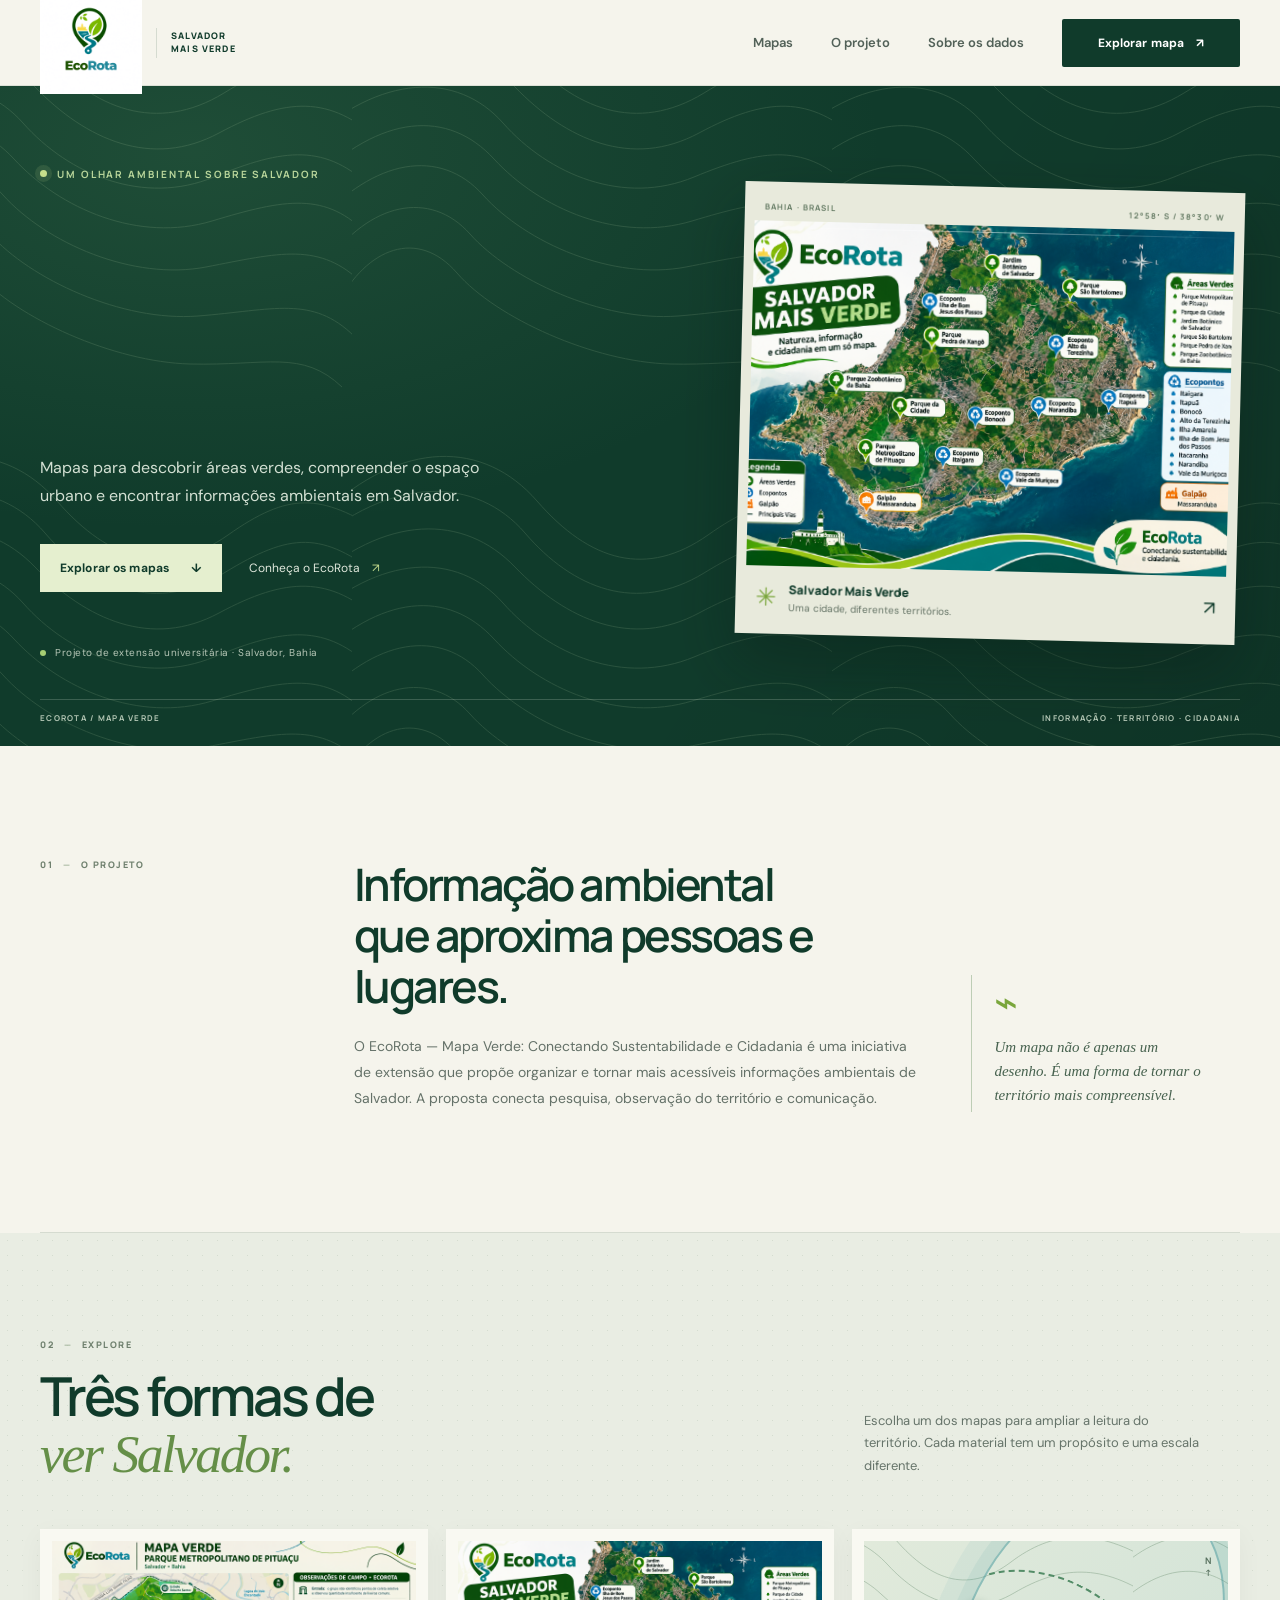
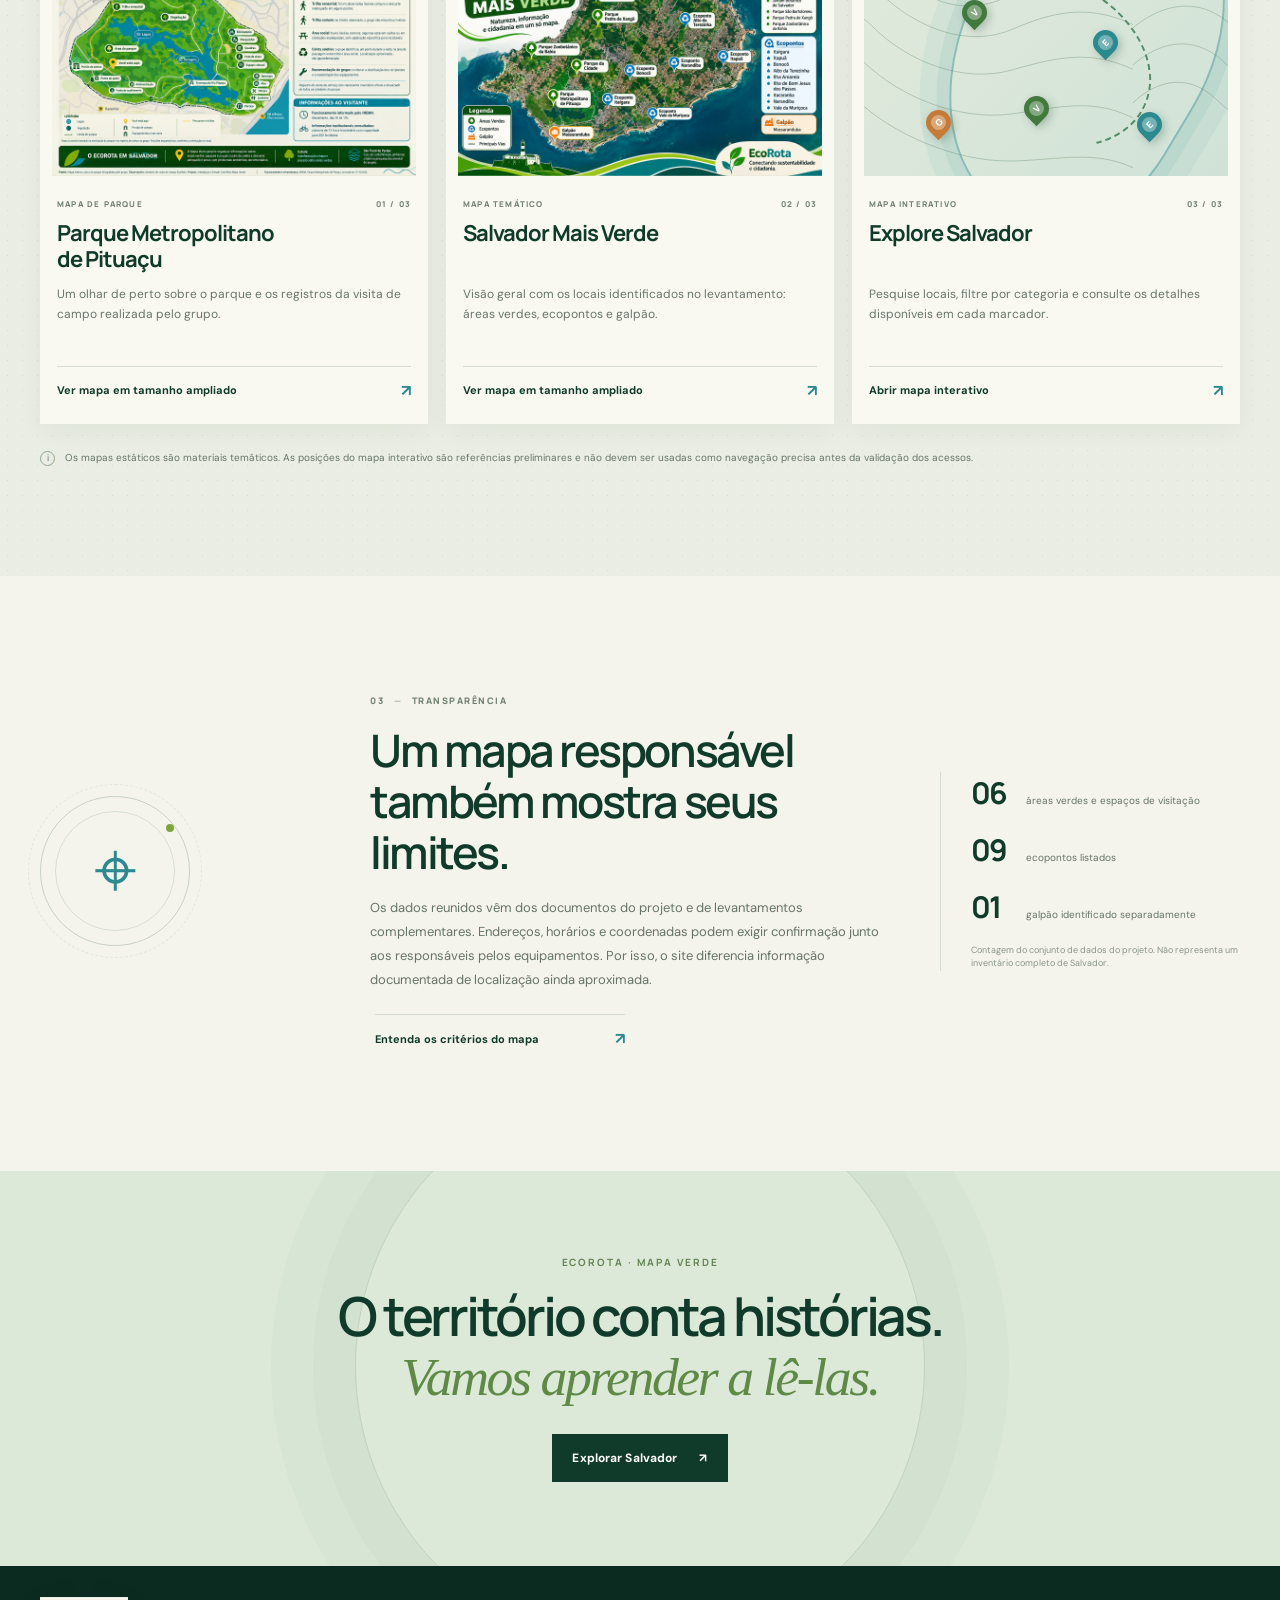
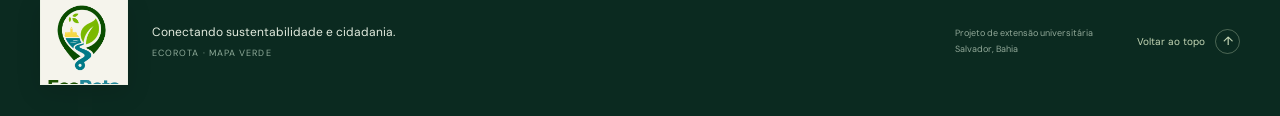
==== commit a82651f9: "EcoRota V4 — versão original entregue Site estático (HTML/CSS/JS puros) com Leaflet e OpenStreetMap." ====
--- a/index.html
+++ b/index.html
@@ -33,7 +33,7 @@
         <div class="hero-actions"><a class="button button-light magnet" href="#mapas">Explorar os mapas <span>↓</span></a><a class="quiet-link" href="#projeto">Conheça o EcoRota <span>↗</span></a></div>
         <div class="hero-footnote"><span class="live-dot"></span> Projeto de extensão universitária · Salvador, Bahia</div>
       </div>
-      <div class="hero-art">
+      <div class="hero-art" aria-label="Prévia do mapa Salvador Mais Verde">
         <div class="art-label art-label-top"><span>BAHIA · BRASIL</span><span>12°58′ S / 38°30′ W</span></div>
         <img src="assets/mapa-salvador-mais-verde.png" alt="Mapa temático de Salvador com áreas verdes, ecopontos e galpão de resíduos">
         <div class="art-caption"><span class="art-caption-mark" aria-hidden="true">✳</span><span><b>Salvador Mais Verde</b><small>Uma cidade, diferentes territórios.</small></span><span class="art-arrow">↗</span></div>
--- a/css/site.css
+++ b/css/site.css
@@ -1,11 +1,11 @@
-:root{--forest:#103b2b;--forest-deep:#0b2a20;--leaf:#7aa63c;--lime:#c4dc80;--teal:#2b8990;--aqua:#dcefed;--paper:#f5f4ec;--paper2:#ebece1;--ink:#1a2c24;--muted:#66736a;--line:#d5dbd0;--white:#fff;--display:'Manrope',sans-serif;--body:'DM Sans',sans-serif;--ease:cubic-bezier(.22,.8,.24,1);--wrap: min(1220px, calc(100% - 80px));}
+:root{--forest:#103b2b;--forest-deep:#0b2a20;--leaf:#7aa63c;--lime:#c4dc80;--teal:#2b8990;--aqua:#dcefed;--paper:#f5f4ec;--paper2:#ebece1;--ink:#1a2c24;--muted:#66736a;--line:#d5dbd0;--white:#fff;--display:'Manrope',sans-serif;--body:'DM Sans',sans-serif;--ease:cubic-bezier(.22,.8,.24,1);--wrap: min(1220px, calc(100% - 80px));
 *{box-sizing:border-box}html{scroll-behavior:smooth;scroll-padding-top:90px}body{margin:0;background:var(--paper);color:var(--ink);font-family:var(--body);-webkit-font-smoothing:antialiased}a{color:inherit;text-decoration:none}button{font:inherit}img{display:block;max-width:100%}.skip-link{position:absolute;left:12px;top:-60px;background:#fff;padding:12px;z-index:99}.skip-link:focus{top:12px}.site-header{height:86px;padding:0 max(40px,calc((100% - 1220px)/2));display:flex;align-items:center;justify-content:space-between;background:rgba(245,244,236,.94);position:sticky;top:0;z-index:30;border-bottom:1px solid rgba(16,59,43,.1);backdrop-filter:blur(14px)}.brand{display:flex;align-items:center;gap:14px}.brand img{width:102px;height:auto}.brand-divider{height:30px;width:1px;background:var(--line)}.brand-caption{font:800 9px/1.35 var(--display);letter-spacing:.13em;color:var(--forest)}.main-nav{display:flex;align-items:center;gap:38px;font-size:13px;font-weight:600}.main-nav>a:not(.nav-cta){color:#526158;transition:color .2s}.main-nav>a:hover{color:var(--teal)}.nav-cta{background:var(--forest);color:white;padding:13px 19px;border-radius:2px;transition:background .25s,transform .25s}.nav-cta:hover{background:var(--teal);transform:translateY(-2px)}.nav-cta span{margin-left:13px}.menu-toggle{display:none}
-.hero{min-height:660px;background:var(--forest);color:#f6f6eb;position:relative;overflow:hidden;display:grid;grid-template-columns:1.05fr .95fr;align-items:center;padding:76px max(40px,calc((100% - 1220px)/2)) 82px;gap:5.5vw}.hero:before{content:"";position:absolute;inset:0;background:radial-gradient(ellipse at 15% 10%,rgba(84,142,98,.22),transparent 45%),linear-gradient(120deg,transparent 60%,rgba(0,0,0,.12));pointer-events:none}.hero-contours{position:absolute;inset:-20% -10%;opacity:.14;background-image:url("data:image/svg+xml,%3Csvg width='480' height='480' viewBox='0 0 480 480' xmlns='http://www.w3.org/2000/svg'%3E%3Cg fill='none' stroke='%23c9e3b2' stroke-width='1'%3E%3Cpath d='M-30 80C50 5 132 6 185 67s110 77 171 34 92-42 155-2M-45 115C40 39 125 43 173 99s112 81 179 40 98-42 157 4M-45 151C34 79 112 80 163 133s117 82 184 46 111-38 161 8M-45 188C28 120 105 117 151 169s121 83 191 54 112-34 159 12M-40 228C29 160 96 155 142 205s125 84 198 62 114-30 156 14M-35 269C22 205 88 193 131 241s130 86 203 72 114-26 157 17M-25 309C17 249 78 235 118 280s132 88 208 82 114-21 156 20M-15 351C15 293 66 274 105 319s137 89 213 91 112-15 152 23'/%3E%3C/g%3E%3C/svg%3E");background-size:480px}.hero-copy,.hero-art,.hero-bottomline{position:relative;z-index:1}.eyebrow{font:700 10px/1.4 var(--display);letter-spacing:.19em;color:#b9d69b;margin:0 0 26px;display:flex;align-items:center;gap:10px}.eyebrow-dot{width:7px;height:7px;border-radius:50%;background:#c7df8c;box-shadow:0 0 0 5px rgba(199,223,140,.12)}h1,h2,h3,p{margin-top:0}.hero h1{font:600 clamp(42px,5.3vw,70px)/1.08 var(--display);letter-spacing:-.065em;margin:0 0 25px;max-width:670px}.hero h1 em,.section-heading h2 em,.closing h2 em{font-family:Georgia,serif;font-weight:400;color:#c2d98c;letter-spacing:-.045em}.hero-lead{font-size:16px;line-height:1.75;color:#d3e0d3;max-width:470px;margin-bottom:34px}.hero-actions{display:flex;align-items:center;gap:27px}.button{min-height:48px;padding:0 20px;display:inline-flex;align-items:center;justify-content:center;gap:22px;font-size:12px;font-weight:700;letter-spacing:.01em;transition:transform .25s var(--ease),background .25s}.button:hover{transform:translateY(-3px)}.button-light{background:#e5efcf;color:var(--forest)}.button-light:hover{background:#fff}.quiet-link{font-size:12px;color:#e0e8dc}.quiet-link span{margin-left:9px;color:#c2d98c}.hero-footnote{font-size:10px;color:#b8c8b8;margin-top:54px;display:flex;align-items:center;gap:9px;letter-spacing:.05em}.live-dot{width:6px;height:6px;background:#a6ce73;border-radius:50%}.hero-art{justify-self:end;width:min(100%,500px);background:#e8eadc;padding:10px;transform:rotate(1.4deg);box-shadow:0 28px 60px #071b1460;transition:transform .6s var(--ease)}.hero-art:hover{transform:rotate(0) translateY(-5px)}.art-label{display:flex;justify-content:space-between;color:#667c65;font:700 9px var(--display);letter-spacing:.14em;padding:9px 10px}.hero-art>img{width:100%;height:345px;object-fit:cover;object-position:center}.art-caption{display:flex;align-items:center;gap:12px;padding:15px 10px 10px;color:var(--forest)}.art-caption-mark{font-size:25px;color:var(--leaf)}.art-caption b{display:block;font:800 12px var(--display)}.art-caption small{display:block;font-size:10px;color:#657466;margin-top:3px}.art-arrow{margin-left:auto;font-size:19px}.hero-bottomline{position:absolute;bottom:23px;left:max(40px,calc((100% - 1220px)/2));right:max(40px,calc((100% - 1220px)/2));border-top:1px solid rgba(235,245,230,.2);padding-top:12px;display:flex;justify-content:space-between;color:#b4c7b5;font:700 8px var(--display);letter-spacing:.16em}
-.intro-strip{width:var(--wrap);margin:0 auto;padding:112px 0 120px;display:grid;grid-template-columns:.75fr 1.6fr .75fr;gap:45px;border-bottom:1px solid var(--line)}.section-index{font:800 9px var(--display);letter-spacing:.17em;color:#5a6b59}.section-index span{color:#a2b49b;margin:0 6px}.intro-main h2,.note-copy h2{font:600 clamp(30px,3.5vw,46px)/1.14 var(--display);letter-spacing:-.055em;color:var(--forest);margin:0 0 23px}.intro-main p{font-size:14px;line-height:1.85;color:#647168;max-width:630px;margin:0}.intro-aside{align-self:end;border-left:1px solid #bdcdb5;padding:8px 0 5px 22px}.aside-symbol{font:400 40px Georgia;color:var(--leaf);display:block;line-height:1}.intro-aside p{font:italic 15px/1.6 Georgia,serif;color:#47624f;margin:12px 0 0;max-width:210px}
-.maps-section{background:#e9ede3;padding:105px max(40px,calc((100% - 1220px)/2)) 110px;position:relative}.maps-section:before{content:"";position:absolute;inset:0;opacity:.23;pointer-events:none;background-image:radial-gradient(#8fa58a 0.6px,transparent .6px);background-size:15px 15px}.section-heading,.map-cards,.map-disclaimer{position:relative;z-index:1}.section-heading{display:flex;align-items:end;justify-content:space-between;margin-bottom:46px}.section-heading h2{font:600 clamp(38px,4.2vw,54px)/1.05 var(--display);letter-spacing:-.06em;color:var(--forest);margin:17px 0 0}.section-heading h2 em{color:#658f48}.section-heading>p{font-size:13px;line-height:1.75;color:#66746a;max-width:340px;margin:0 3% 5px 30px}.map-cards{display:grid;grid-template-columns:1fr 1fr 1fr;gap:18px}.map-card{background:#f9f9f2;padding:12px 12px 23px;min-width:0;display:flex;flex-direction:column;box-shadow:0 7px 25px rgba(25,55,35,.045);transition:transform .35s var(--ease),box-shadow .35s}.map-card:hover{transform:translateY(-6px);box-shadow:0 18px 40px rgba(25,55,35,.1)}.map-preview,.interactive-preview{position:relative;display:block;width:100%;height:235px;border:0;padding:0;overflow:hidden;background:#d9e2d4;cursor:zoom-in;text-align:left}.map-preview img{width:100%;height:100%;object-fit:cover;transition:transform .7s var(--ease)}.map-card:hover .map-preview img{transform:scale(1.035)}.preview-open{position:absolute;right:12px;bottom:12px;padding:9px 12px;background:#f8f8ef;color:var(--forest);font-size:10px;font-weight:700;display:flex;gap:14px;align-items:center}.preview-open b{font-size:14px}.map-card-meta{display:flex;justify-content:space-between;padding:22px 5px 12px;color:#5a6b59;font:800 10px var(--display);letter-spacing:.15em}.map-card-title{padding:0 5px}.map-card-title h3{font:700 22px/1.18 var(--display);letter-spacing:-.045em;color:var(--forest);margin:0 0 11px;min-height:52px}.map-card-title p{font-size:12px;line-height:1.7;color:#69756c;min-height:61px;margin:0}.text-action{margin:21px 5px 0;padding:13px 0 0;border:0;border-top:1px solid var(--line);display:flex;justify-content:space-between;align-items:center;width:calc(100% - 10px);background:none;color:var(--forest);font-size:11px;font-weight:700;text-align:left;cursor:pointer}.text-action span{font-size:16px;color:var(--teal);transition:transform .2s}.text-action:hover span{transform:translate(3px,-3px)}.interactive-preview{background:#dce8dc;cursor:pointer}.interactive-grid{position:absolute;inset:0;background:linear-gradient(135deg,#e1eadb,#d0e2d7);overflow:hidden}.interactive-grid:before{content:"";position:absolute;inset:-25%;background-image:url("data:image/svg+xml,%3Csvg width='360' height='300' viewBox='0 0 360 300' xmlns='http://www.w3.org/2000/svg'%3E%3Cg fill='none' stroke='%238ba78d' stroke-width='1' opacity='.55'%3E%3Cpath d='M-20 60C35 5 84 13 122 57s75 54 116 23 85-36 145 2M-20 92C33 41 81 46 115 83s80 55 126 28 88-31 142 7M-20 128C26 80 73 79 108 112s86 55 132 35 88-28 143 9M-20 166C19 119 66 111 100 145s90 57 139 43 89-24 143 12M-20 205C14 159 58 148 92 181s93 58 146 51 91-20 140 15M-20 246C7 202 49 184 84 218s98 61 151 61 95-16 143 17'/%3E%3C/g%3E%3C/svg%3E");background-size:360px}.grid-coast{position:absolute;width:68%;height:150%;top:-28%;left:26%;border:2px solid rgba(43,137,144,.45);border-radius:48% 52% 40% 60%;transform:rotate(31deg);box-shadow:0 0 0 13px rgba(43,137,144,.08),0 0 0 30px rgba(43,137,144,.06)}.map-route{position:absolute;left:18%;top:15%;width:62%;height:70%;border:2px dashed #548d68;border-left-color:transparent;border-bottom-color:transparent;border-radius:50%;transform:rotate(25deg)}.map-pin{position:absolute;width:25px;height:25px;border-radius:50% 50% 50% 0;transform:rotate(-45deg);display:grid;place-items:center;font:800 9px var(--display);box-shadow:0 4px 8px #183a2c40}.map-pin:before{content:"";position:absolute;inset:5px;border-radius:50%;background:rgba(255,255,255,.35)}.pin-one{left:27%;top:25%;background:#427a3e;color:white}.pin-two{left:63%;top:38%;background:#2b8990;color:white}.pin-three{left:44%;top:66%;background:#427a3e;color:white}.pin-four{left:75%;top:73%;background:#2b8990;color:white}.pin-five{left:17%;top:72%;background:#c57a36;color:white}.map-pin{z-index:1}.interactive-compass{position:absolute;right:17px;top:14px;color:#57705e;font:700 9px/1.4 var(--display);text-align:center}.map-disclaimer{font-size:10px;color:#66756b;margin:27px 0 0;display:flex;gap:10px;align-items:flex-start}.map-disclaimer span{border:1px solid #90a68e;border-radius:50%;width:15px;height:15px;display:inline-grid;place-items:center;font-size:9px;flex:0 0 auto}
-.project-note{width:var(--wrap);margin:0 auto;padding:118px 0 122px;display:grid;grid-template-columns:.7fr 1.3fr .75fr;gap:50px;align-items:center}.note-symbol{width:150px;height:150px;border:1px solid #c7d1c2;border-radius:50%;display:grid;place-items:center;position:relative;color:var(--teal);font:400 76px Georgia}.note-symbol:before,.note-symbol:after{content:"";position:absolute;border:1px solid #d6dfd1;border-radius:50%;inset:14px}.note-symbol:after{inset:-13px;border-style:dashed;opacity:.65}.note-symbol i{position:absolute;width:8px;height:8px;border-radius:50%;background:var(--leaf);right:15px;top:27px}.note-copy h2{margin:17px 0 19px}.note-copy>p{font-size:13px;line-height:1.85;color:#66746a;max-width:560px;margin:0}.note-copy .text-action{max-width:250px;margin-top:22px}.note-facts{border-left:1px solid var(--line);padding-left:30px;display:grid;gap:16px}.note-facts div{display:flex;align-items:baseline;gap:13px}.note-facts strong{font:700 30px var(--display);letter-spacing:-.07em;color:var(--forest);min-width:42px}.note-facts span{font-size:10px;line-height:1.4;color:#66746a}.note-facts small{font-size:10px;line-height:1.5;color:#8a958b;margin-top:1px}.closing{background:#dce8d8;min-height:390px;padding:84px 24px;text-align:center;position:relative;overflow:hidden;display:flex;align-items:center;flex-direction:column;justify-content:center}.closing-orbit{position:absolute;width:570px;height:570px;border:1px solid rgba(73,117,79,.18);border-radius:50%;top:-90px;left:50%;transform:translateX(-50%);box-shadow:0 0 0 42px rgba(73,117,79,.035),0 0 0 84px rgba(73,117,79,.025)}.closing .eyebrow{color:#638354;margin-bottom:17px}.closing h2{position:relative;font:600 clamp(34px,4.2vw,54px)/1.1 var(--display);letter-spacing:-.06em;color:var(--forest);margin:0 0 27px}.closing h2 em{color:#5e8a45}.button-dark{background:var(--forest);color:white;position:relative}.button-dark:hover{background:#1a695d}.site-footer{min-height:130px;padding:25px max(40px,calc((100% - 1220px)/2));display:flex;align-items:center;gap:22px;background:var(--forest-deep);color:#dbe5d8}.footer-brand img{width:87px;filter:brightness(0) invert(1);opacity:.92}.site-footer p{font-size:10px;margin:0;color:#d0ddce}.site-footer>span{font-size:10px;color:#91a898;margin-left:auto}.back-top{font-size:10px;color:#c5d7b5;margin-left:20px}.image-dialog{width:min(1120px,calc(100% - 32px));max-width:none;max-height:92vh;padding:0;border:0;background:#f7f7f0;color:var(--forest);box-shadow:0 30px 100px #071d16a6}.image-dialog::backdrop{background:rgba(5,22,16,.82);backdrop-filter:blur(5px)}.dialog-bar,.dialog-footer{display:flex;align-items:center;justify-content:space-between;padding:14px 18px;font-size:12px}.dialog-close{border:0;background:var(--forest);color:white;width:34px;height:34px;cursor:pointer}.dialog-image-wrap{max-height:calc(92vh - 105px);overflow:auto;background:#e5e9dd;text-align:center}.dialog-image-wrap img{max-width:100%;max-height:calc(92vh - 120px);width:auto;height:auto;margin:auto}.dialog-footer{font-size:10px;color:#68766c;border-top:1px solid var(--line)}.dialog-footer a{color:var(--teal);font-weight:700}
+.hero{min-height:660px;background:var(--forest);color:#f6f6eb;position:relative;overflow:hidden;display:grid;grid-template-columns:1.05fr .95fr;align-items:center;padding:76px max(40px,calc((100% - 1220px)/2)) 82px;gap:5.5vw}.hero:before{content:"";position:absolute;inset:0;background:radial-gradient(ellipse at 15% 10%,rgba(84,142,98,.22),transparent 45%),linear-gradient(120deg,transparent 60%,rgba(0,0,0,.12));pointer-events:none}.hero-contours{position:absolute;inset:-20% -10%;opacity:.14;background-image:url("data:image/svg+xml,%3Csvg width='480' height='480' viewBox='0 0 480 480' xmlns='http://www.w3.org/2000/svg'%3E%3Cg fill='none' stroke='%23c9e3b2' stroke-width='1'%3E%3Cpath d='M-30 80C50 5 132 6 185 67s110 77 171 34 92-42 155-2M-45 115C40 39 125 43 173 99s112 81 179 40 98-42 157 4M-45 151C34 79 112 80 163 133s117 82 184 46 111-38 161 8M-45 188C28 120 105 117 151 169s121 83 191 54 112-34 159 12M-40 228C29 160 96 155 142 205s125 84 198 62 114-30 156 14M-35 269C22 205 88 193 131 241s130 86 203 72 114-26 157 17M-25 309C17 249 78 235 118 280s132 88 208 82 114-21 156 20M-15 351C15 293 66 274 105 319s137 89 213 91 112-15 152 23'/%3E%3C/g%3E%3C/svg%3E");background-size:480px}.hero-copy,.hero-art,.hero-bottomline{position:relative;z-index:1}.eyebrow{font:700 10px/1.4 var(--display);letter-spacing:.19em;color:#b9d69b;margin:0 0 26px;display:flex;align-items:center;gap:10px}.eyebrow-dot{width:7px;height:7px;border-radius:50%;background:#c7df8c;box-shadow:0 0 0 5px rgba(199,223,140,.12)}h1,h2,h3,p{margin-top:0}.hero h1{font:600 clamp(42px,5.3vw,70px)/1.08 var(--display);letter-spacing:-.065em;margin:0 0 25px;max-width:670px}.hero h1 em,.section-heading h2 em,.closing h2 em{font-family:Georgia,serif;font-weight:400;color:#c2d98c;letter-spacing:-.045em}.hero-lead{font-size:16px;line-height:1.75;color:#d3e0d3;max-width:470px;margin-bottom:34px}.hero-actions{display:flex;align-items:center;gap:27px}.button{min-height:48px;padding:0 20px;display:inline-flex;align-items:center;justify-content:center;gap:22px;font-size:12px;font-weight:700;letter-spacing:.01em;transition:transform .25s var(--ease),background .25s}.button:hover{transform:translateY(-3px)}.button-light{background:#e5efcf;color:var(--forest)}.button-light:hover{background:#fff}.quiet-link{font-size:12px;color:#e0e8dc}.quiet-link span{margin-left:9px;color:#c2d98c}.hero-footnote{font-size:10px;color:#b8c8b8;margin-top:54px;display:flex;align-items:center;gap:9px;letter-spacing:.05em}.live-dot{width:6px;height:6px;background:#a6ce73;border-radius:50%}.hero-art{justify-self:end;width:min(100%,500px);background:#e8eadc;padding:10px;transform:rotate(1.4deg);box-shadow:0 28px 60px #071b1460;transition:transform .6s var(--ease)}.hero-art:hover{transform:rotate(0) translateY(-5px)}.art-label{display:flex;justify-content:space-between;color:#667c65;font:700 8px var(--display);letter-spacing:.14em;padding:9px 10px}.hero-art>img{width:100%;height:345px;object-fit:cover;object-position:center}.art-caption{display:flex;align-items:center;gap:12px;padding:15px 10px 10px;color:var(--forest)}.art-caption-mark{font-size:25px;color:var(--leaf)}.art-caption b{display:block;font:800 12px var(--display)}.art-caption small{display:block;font-size:10px;color:#657466;margin-top:3px}.art-arrow{margin-left:auto;font-size:19px}.hero-bottomline{position:absolute;bottom:23px;left:max(40px,calc((100% - 1220px)/2));right:max(40px,calc((100% - 1220px)/2));border-top:1px solid rgba(235,245,230,.2);padding-top:12px;display:flex;justify-content:space-between;color:#b4c7b5;font:700 8px var(--display);letter-spacing:.16em}
+.intro-strip{width:var(--wrap);margin:0 auto;padding:112px 0 120px;display:grid;grid-template-columns:.75fr 1.6fr .75fr;gap:45px;border-bottom:1px solid var(--line)}.section-index{font:800 9px var(--display);letter-spacing:.17em;color:#6f806e}.section-index span{color:#a2b49b;margin:0 6px}.intro-main h2,.note-copy h2{font:600 clamp(30px,3.5vw,46px)/1.14 var(--display);letter-spacing:-.055em;color:var(--forest);margin:0 0 23px}.intro-main p{font-size:14px;line-height:1.85;color:#647168;max-width:630px;margin:0}.intro-aside{align-self:end;border-left:1px solid #bdcdb5;padding:8px 0 5px 22px}.aside-symbol{font:400 40px Georgia;color:var(--leaf);display:block;line-height:1}.intro-aside p{font:italic 15px/1.6 Georgia,serif;color:#47624f;margin:12px 0 0;max-width:210px}
+.maps-section{background:#e9ede3;padding:105px max(40px,calc((100% - 1220px)/2)) 110px;position:relative}.maps-section:before{content:"";position:absolute;inset:0;opacity:.23;pointer-events:none;background-image:radial-gradient(#8fa58a 0.6px,transparent .6px);background-size:15px 15px}.section-heading,.map-cards,.map-disclaimer{position:relative;z-index:1}.section-heading{display:flex;align-items:end;justify-content:space-between;margin-bottom:46px}.section-heading h2{font:600 clamp(38px,4.2vw,54px)/1.05 var(--display);letter-spacing:-.06em;color:var(--forest);margin:17px 0 0}.section-heading h2 em{color:#658f48}.section-heading>p{font-size:13px;line-height:1.75;color:#66746a;max-width:340px;margin:0 3% 5px 30px}.map-cards{display:grid;grid-template-columns:1fr 1fr 1fr;gap:18px}.map-card{background:#f9f9f2;padding:12px 12px 23px;min-width:0;display:flex;flex-direction:column;box-shadow:0 7px 25px rgba(25,55,35,.045);transition:transform .35s var(--ease),box-shadow .35s}.map-card:hover{transform:translateY(-6px);box-shadow:0 18px 40px rgba(25,55,35,.1)}.map-preview,.interactive-preview{position:relative;display:block;width:100%;height:235px;border:0;padding:0;overflow:hidden;background:#d9e2d4;cursor:zoom-in;text-align:left}.map-preview img{width:100%;height:100%;object-fit:cover;transition:transform .7s var(--ease)}.map-card:hover .map-preview img{transform:scale(1.035)}.preview-open{position:absolute;right:12px;bottom:12px;padding:9px 12px;background:#f8f8ef;color:var(--forest);font-size:10px;font-weight:700;display:flex;gap:14px;align-items:center}.preview-open b{font-size:14px}.map-card-meta{display:flex;justify-content:space-between;padding:22px 5px 12px;color:#748273;font:800 8px var(--display);letter-spacing:.15em}.map-card-title{padding:0 5px}.map-card-title h3{font:700 22px/1.18 var(--display);letter-spacing:-.045em;color:var(--forest);margin:0 0 11px;min-height:52px}.map-card-title p{font-size:12px;line-height:1.7;color:#69756c;min-height:61px;margin:0}.text-action{margin:21px 5px 0;padding:13px 0 0;border:0;border-top:1px solid var(--line);display:flex;justify-content:space-between;align-items:center;width:calc(100% - 10px);background:none;color:var(--forest);font-size:11px;font-weight:700;text-align:left;cursor:pointer}.text-action span{font-size:16px;color:var(--teal);transition:transform .2s}.text-action:hover span{transform:translate(3px,-3px)}.interactive-preview{background:#dce8dc;cursor:pointer}.interactive-grid{position:absolute;inset:0;background:linear-gradient(135deg,#e1eadb,#d0e2d7);overflow:hidden}.interactive-grid:before{content:"";position:absolute;inset:-25%;background-image:url("data:image/svg+xml,%3Csvg width='360' height='300' viewBox='0 0 360 300' xmlns='http://www.w3.org/2000/svg'%3E%3Cg fill='none' stroke='%238ba78d' stroke-width='1' opacity='.55'%3E%3Cpath d='M-20 60C35 5 84 13 122 57s75 54 116 23 85-36 145 2M-20 92C33 41 81 46 115 83s80 55 126 28 88-31 142 7M-20 128C26 80 73 79 108 112s86 55 132 35 88-28 143 9M-20 166C19 119 66 111 100 145s90 57 139 43 89-24 143 12M-20 205C14 159 58 148 92 181s93 58 146 51 91-20 140 15M-20 246C7 202 49 184 84 218s98 61 151 61 95-16 143 17'/%3E%3C/g%3E%3C/svg%3E");background-size:360px}.grid-coast{position:absolute;width:68%;height:150%;top:-28%;left:26%;border:2px solid rgba(43,137,144,.45);border-radius:48% 52% 40% 60%;transform:rotate(31deg);box-shadow:0 0 0 13px rgba(43,137,144,.08),0 0 0 30px rgba(43,137,144,.06)}.map-route{position:absolute;left:18%;top:15%;width:62%;height:70%;border:2px dashed #548d68;border-left-color:transparent;border-bottom-color:transparent;border-radius:50%;transform:rotate(25deg)}.map-pin{position:absolute;width:25px;height:25px;border-radius:50% 50% 50% 0;transform:rotate(-45deg);display:grid;place-items:center;font:800 9px var(--display);box-shadow:0 4px 8px #183a2c40}.map-pin:before{content:"";position:absolute;inset:5px;border-radius:50%;background:rgba(255,255,255,.35)}.pin-one{left:27%;top:25%;background:#427a3e;color:white}.pin-two{left:63%;top:38%;background:#2b8990;color:white}.pin-three{left:44%;top:66%;background:#427a3e;color:white}.pin-four{left:75%;top:73%;background:#2b8990;color:white}.pin-five{left:17%;top:72%;background:#c57a36;color:white}.map-pin{z-index:1}.interactive-compass{position:absolute;right:17px;top:14px;color:#57705e;font:700 9px/1.4 var(--display);text-align:center}.map-disclaimer{font-size:10px;color:#66756b;margin:27px 0 0;display:flex;gap:10px;align-items:flex-start}.map-disclaimer span{border:1px solid #90a68e;border-radius:50%;width:15px;height:15px;display:inline-grid;place-items:center;font-size:9px;flex:0 0 auto}
+.project-note{width:var(--wrap);margin:0 auto;padding:118px 0 122px;display:grid;grid-template-columns:.7fr 1.3fr .75fr;gap:50px;align-items:center}.note-symbol{width:150px;height:150px;border:1px solid #c7d1c2;border-radius:50%;display:grid;place-items:center;position:relative;color:var(--teal);font:400 76px Georgia}.note-symbol:before,.note-symbol:after{content:"";position:absolute;border:1px solid #d6dfd1;border-radius:50%;inset:14px}.note-symbol:after{inset:-13px;border-style:dashed;opacity:.65}.note-symbol i{position:absolute;width:8px;height:8px;border-radius:50%;background:var(--leaf);right:15px;top:27px}.note-copy h2{margin:17px 0 19px}.note-copy>p{font-size:13px;line-height:1.85;color:#66746a;max-width:560px;margin:0}.note-copy .text-action{max-width:250px;margin-top:22px}.note-facts{border-left:1px solid var(--line);padding-left:30px;display:grid;gap:16px}.note-facts div{display:flex;align-items:baseline;gap:13px}.note-facts strong{font:700 30px var(--display);letter-spacing:-.07em;color:var(--forest);min-width:42px}.note-facts span{font-size:10px;line-height:1.4;color:#66746a}.note-facts small{font-size:9px;line-height:1.5;color:#8a958b;margin-top:1px}.closing{background:#dce8d8;min-height:390px;padding:84px 24px;text-align:center;position:relative;overflow:hidden;display:flex;align-items:center;flex-direction:column;justify-content:center}.closing-orbit{position:absolute;width:570px;height:570px;border:1px solid rgba(73,117,79,.18);border-radius:50%;top:-90px;left:50%;transform:translateX(-50%);box-shadow:0 0 0 42px rgba(73,117,79,.035),0 0 0 84px rgba(73,117,79,.025)}.closing .eyebrow{color:#638354;margin-bottom:17px}.closing h2{position:relative;font:600 clamp(34px,4.2vw,54px)/1.1 var(--display);letter-spacing:-.06em;color:var(--forest);margin:0 0 27px}.closing h2 em{color:#5e8a45}.button-dark{background:var(--forest);color:white;position:relative}.button-dark:hover{background:#1a695d}.site-footer{min-height:130px;padding:25px max(40px,calc((100% - 1220px)/2));display:flex;align-items:center;gap:22px;background:var(--forest-deep);color:#dbe5d8}.footer-brand img{width:87px;filter:brightness(0) invert(1);opacity:.92}.site-footer p{font-size:10px;margin:0;color:#d0ddce}.site-footer>span{font-size:9px;color:#91a898;margin-left:auto}.back-top{font-size:10px;color:#c5d7b5;margin-left:20px}.image-dialog{width:min(1120px,calc(100% - 32px));max-width:none;max-height:92vh;padding:0;border:0;background:#f7f7f0;color:var(--forest);box-shadow:0 30px 100px #071d16a6}.image-dialog::backdrop{background:rgba(5,22,16,.82);backdrop-filter:blur(5px)}.dialog-bar,.dialog-footer{display:flex;align-items:center;justify-content:space-between;padding:14px 18px;font-size:12px}.dialog-close{border:0;background:var(--forest);color:white;width:34px;height:34px;cursor:pointer}.dialog-image-wrap{max-height:calc(92vh - 105px);overflow:auto;background:#e5e9dd;text-align:center}.dialog-image-wrap img{max-width:100%;max-height:calc(92vh - 120px);width:auto;height:auto;margin:auto}.dialog-footer{font-size:10px;color:#68766c;border-top:1px solid var(--line)}.dialog-footer a{color:var(--teal);font-weight:700}
 @media(max-width:900px){.site-header{padding:0 26px}.hero{padding:65px 26px 82px;gap:4vw}.hero-art>img{height:280px}.intro-strip,.project-note{width:calc(100% - 52px);grid-template-columns:.55fr 1.45fr;gap:28px;padding:82px 0}.intro-aside{grid-column:2}.maps-section{padding:82px 26px}.map-cards{grid-template-columns:1fr 1fr}.map-card:last-child{grid-column:1/-1;display:grid;grid-template-columns:1fr 1fr;column-gap:22px}.map-card:last-child .interactive-preview{grid-row:1/5;height:100%;min-height:250px}.map-card:last-child .map-card-meta{align-self:end}.map-card:last-child .text-action{align-self:start}.project-note{grid-template-columns:.45fr 1.2fr .8fr;gap:22px}.note-symbol{width:100px;height:100px;font-size:54px}.note-symbol:before{inset:10px}.note-facts{padding-left:18px}.site-footer{padding:25px 26px}}
-@media(max-width:640px){html{scroll-padding-top:72px}.site-header{height:72px;padding:0 20px}.brand img{width:88px}.brand-caption{font-size:8px}.menu-toggle{display:flex;width:42px;height:42px;border:1px solid var(--line);background:transparent;flex-direction:column;justify-content:center;align-items:center;gap:5px}.menu-toggle span{width:17px;height:1px;background:var(--forest);transition:transform .2s}.menu-toggle[aria-expanded=true] span:first-child{transform:translateY(3px) rotate(45deg)}.menu-toggle[aria-expanded=true] span:last-child{transform:translateY(-3px) rotate(-45deg)}.main-nav{display:none;position:absolute;top:71px;left:0;right:0;background:var(--paper);padding:20px;flex-direction:column;align-items:stretch;gap:0;border-bottom:1px solid var(--line);box-shadow:0 15px 25px #173c2415}.main-nav.open{display:flex}.main-nav a{padding:14px 8px}.main-nav .nav-cta{margin-top:8px;text-align:center}.hero{display:flex;flex-direction:column;align-items:stretch;padding:66px 22px 76px;gap:45px}.hero h1{font-size:clamp(40px,12vw,55px)}.hero-lead{font-size:14px}.hero-actions{gap:18px;flex-wrap:wrap}.hero-footnote{margin-top:35px}.hero-art{width:100%;transform:rotate(.7deg);padding:7px}.hero-art>img{height:245px}.hero-bottomline{left:22px;right:22px;bottom:17px;font-size:9px}.intro-strip{width:calc(100% - 44px);padding:72px 0;display:block}.intro-main{margin-top:30px}.intro-main h2,.note-copy h2{font-size:34px}.intro-main p{font-size:13px}.intro-aside{margin:32px 0 0 28%;}.maps-section{padding:72px 20px 76px}.section-heading{display:block;margin-bottom:30px}.section-heading h2{font-size:43px}.section-heading>p{margin:20px 0 0;max-width:390px}.map-cards{grid-template-columns:1fr;gap:15px}.map-card:last-child{grid-column:auto;display:flex}.map-card:last-child .interactive-preview{height:235px;min-height:0}.map-preview,.interactive-preview{height:235px}.map-card-title h3{min-height:0}.map-card-title p{min-height:0}.map-disclaimer{line-height:1.6}.project-note{width:calc(100% - 44px);padding:75px 0;display:flex;flex-direction:column;align-items:flex-start;gap:30px}.note-symbol{align-self:center;width:115px;height:115px}.note-facts{border-left:0;border-top:1px solid var(--line);padding:22px 0 0;width:100%;grid-template-columns:1fr 1fr;gap:18px}.note-facts small{grid-column:1/-1}.closing{min-height:340px;padding:72px 18px}.closing h2{font-size:37px}.site-footer{padding:28px 22px;display:grid;grid-template-columns:1fr auto;gap:12px}.footer-brand{grid-row:1/3}.site-footer>span{margin:0}.back-top{margin:0;grid-column:2;grid-row:1/3;align-self:center}.image-dialog{width:calc(100% - 16px)}.dialog-bar,.dialog-footer{padding:11px}.dialog-footer{align-items:flex-start;gap:12px;flex-direction:column}}
+@media(max-width:640px){html{scroll-padding-top:72px}.site-header{height:72px;padding:0 20px}.brand img{width:88px}.brand-caption{font-size:8px}.menu-toggle{display:flex;width:42px;height:42px;border:1px solid var(--line);background:transparent;flex-direction:column;justify-content:center;align-items:center;gap:5px}.menu-toggle span{width:17px;height:1px;background:var(--forest);transition:transform .2s}.menu-toggle[aria-expanded=true] span:first-child{transform:translateY(3px) rotate(45deg)}.menu-toggle[aria-expanded=true] span:last-child{transform:translateY(-3px) rotate(-45deg)}.main-nav{display:none;position:absolute;top:71px;left:0;right:0;background:var(--paper);padding:20px;flex-direction:column;align-items:stretch;gap:0;border-bottom:1px solid var(--line);box-shadow:0 15px 25px #173c2415}.main-nav.open{display:flex}.main-nav a{padding:14px 8px}.main-nav .nav-cta{margin-top:8px;text-align:center}.hero{display:flex;flex-direction:column;align-items:stretch;padding:66px 22px 76px;gap:45px}.hero h1{font-size:clamp(40px,12vw,55px)}.hero-lead{font-size:14px}.hero-actions{gap:18px;flex-wrap:wrap}.hero-footnote{margin-top:35px}.hero-art{width:100%;transform:rotate(.7deg);padding:7px}.hero-art>img{height:245px}.hero-bottomline{left:22px;right:22px;bottom:17px;font-size:7px}.intro-strip{width:calc(100% - 44px);padding:72px 0;display:block}.intro-main{margin-top:30px}.intro-main h2,.note-copy h2{font-size:34px}.intro-main p{font-size:13px}.intro-aside{margin:32px 0 0 28%;}.maps-section{padding:72px 20px 76px}.section-heading{display:block;margin-bottom:30px}.section-heading h2{font-size:43px}.section-heading>p{margin:20px 0 0;max-width:390px}.map-cards{grid-template-columns:1fr;gap:15px}.map-card:last-child{grid-column:auto;display:flex}.map-card:last-child .interactive-preview{height:235px;min-height:0}.map-preview,.interactive-preview{height:235px}.map-card-title h3{min-height:0}.map-card-title p{min-height:0}.map-disclaimer{line-height:1.6}.project-note{width:calc(100% - 44px);padding:75px 0;display:flex;flex-direction:column;align-items:flex-start;gap:30px}.note-symbol{align-self:center;width:115px;height:115px}.note-facts{border-left:0;border-top:1px solid var(--line);padding:22px 0 0;width:100%;grid-template-columns:1fr 1fr;gap:18px}.note-facts small{grid-column:1/-1}.closing{min-height:340px;padding:72px 18px}.closing h2{font-size:37px}.site-footer{padding:28px 22px;display:grid;grid-template-columns:1fr auto;gap:12px}.footer-brand{grid-row:1/3}.site-footer>span{margin:0}.back-top{margin:0;grid-column:2;grid-row:1/3;align-self:center}.image-dialog{width:calc(100% - 16px)}.dialog-bar,.dialog-footer{padding:11px}.dialog-footer{align-items:flex-start;gap:12px;flex-direction:column}}
 @media(prefers-reduced-motion:reduce){*,*::before,*::after{scroll-behavior:auto!important;animation-duration:.01ms!important;animation-iteration-count:1!important;transition-duration:.01ms!important}}
 
 
@@ -115,7 +115,6 @@
   opacity: .52;
   background: linear-gradient(90deg, transparent, rgba(255,255,255,.9), transparent);
   animation: map-scan 9s ease-in-out infinite;
-  will-change: transform;
 }
 .art-caption-mark { display: inline-block; animation: compass-turn 28s linear infinite; }
 
@@ -192,7 +191,7 @@
 @keyframes map-float { 0%, 100% { translate: 0 0; } 50% { translate: 0 -7px; } }
 @keyframes contour-drift { from { translate: 0 0; } to { translate: -18px 12px; } }
 @keyframes dot-breathe { 0%,100% { box-shadow: 0 0 0 5px rgba(199,223,140,.12); } 50% { box-shadow: 0 0 0 8px rgba(199,223,140,.045); } }
-@keyframes map-scan { 0%, 12% { transform: translate3d(0,0,0); opacity: 0; } 22% { opacity: .52; } 78% { opacity: .34; } 88%,100% { transform: translate3d(0,var(--scan-travel),0); opacity: 0; } }
+@keyframes map-scan { 0%, 12% { top: 45px; opacity: 0; } 22% { opacity: .52; } 78% { opacity: .34; } 88%,100% { top: calc(100% - 48px); opacity: 0; } }
 @keyframes compass-turn { to { rotate: 360deg; } }
 @keyframes map-grid-drift { to { translate: 18px 0; } }
 @keyframes pin-hover { 0%,100% { translate: 0 0; } 50% { translate: 0 -5px; } }
@@ -411,57 +410,3 @@
   .map-card .map-preview img { transform: none; clip-path: none; transition: none; }
   .magnet { transform: none !important; }
 }
-
-/* Ajustes de revisão: curso do scan (aproximado, ajustar no navegador) e pausa de loops fora da tela. */
-:root { --scan-travel: 350px; }
-@media (max-width: 900px) { :root { --scan-travel: 285px; } }
-@media (max-width: 640px) { :root { --scan-travel: 250px; } }
-.is-paused, .is-paused *, .is-paused *::before, .is-paused *::after { animation-play-state: paused !important; }
-
-/* ===== Revisão final: rodapé sem quadrado, logo monocromático, hovers premium ===== */
-.site-footer .footer-brand {
-  width: auto; height: auto; flex: 0 0 auto; padding: 0; overflow: visible;
-  background: none; border: 0; box-shadow: none;
-}
-.site-footer .footer-brand img {
-  width: 96px; height: auto; max-width: none;
-  filter: brightness(0) invert(1); opacity: .92;
-}
-.site-footer .footer-brand:hover { transform: none; box-shadow: none; }
-.site-footer .footer-brand:hover img { transform: translateY(-2px); opacity: 1; }
-@media (max-width: 640px) {
-  .site-footer .footer-brand { grid-row: 1 / span 2; }
-  .site-footer .footer-brand img { width: 76px; }
-}
-
-@media (hover: hover) and (pointer: fine) and (prefers-reduced-motion: no-preference) {
-  .main-nav > a:not(.nav-cta) { position: relative; }
-  .main-nav > a:not(.nav-cta)::after {
-    content: ""; position: absolute; left: 0; right: 0; bottom: -6px; height: 1px;
-    background: var(--teal); transform: scaleX(0); transform-origin: right;
-    transition: transform 480ms var(--motion-soft);
-  }
-  .main-nav > a:not(.nav-cta):hover::after { transform: scaleX(1); transform-origin: left; }
-
-  .button { transition: transform 480ms var(--motion-soft), background 380ms var(--motion-soft), box-shadow 480ms var(--motion-soft); }
-  .button:hover { transform: translateY(-3px); box-shadow: 0 16px 32px rgba(7,27,20,.22); }
-
-  .filter-chip { transition: color 260ms var(--motion-soft), background 320ms var(--motion-soft), border-color 320ms var(--motion-soft), transform 380ms var(--motion-soft); }
-  .filter-chip:hover { transform: translateY(-2px); border-color: var(--teal); }
-
-  .place-item { transition: background 420ms var(--motion-soft), padding-left 420ms var(--motion-soft); }
-  .place-item:hover { padding-left: 12px; }
-
-  .map-card { transition: transform 620ms var(--motion-soft), box-shadow 620ms var(--motion-soft); }
-  .map-card:hover { transform: translateY(-6px); box-shadow: 0 22px 44px rgba(25,55,35,.12); }
-  .map-card:hover .map-card-title h3 { color: #2b6f4c; }
-  .map-card-title h3 { transition: color 420ms var(--motion-soft); }
-
-  .text-action span { transition: transform 420ms var(--motion-spring); }
-  .text-action:hover span { transform: translate(3px,-3px); }
-  .quiet-link span { transition: transform 420ms var(--motion-spring); }
-  .quiet-link:hover span { transform: translate(3px,-3px); }
-}
-@media (prefers-reduced-motion: reduce) {
-  .main-nav > a:not(.nav-cta)::after { transition: none; }
-}
